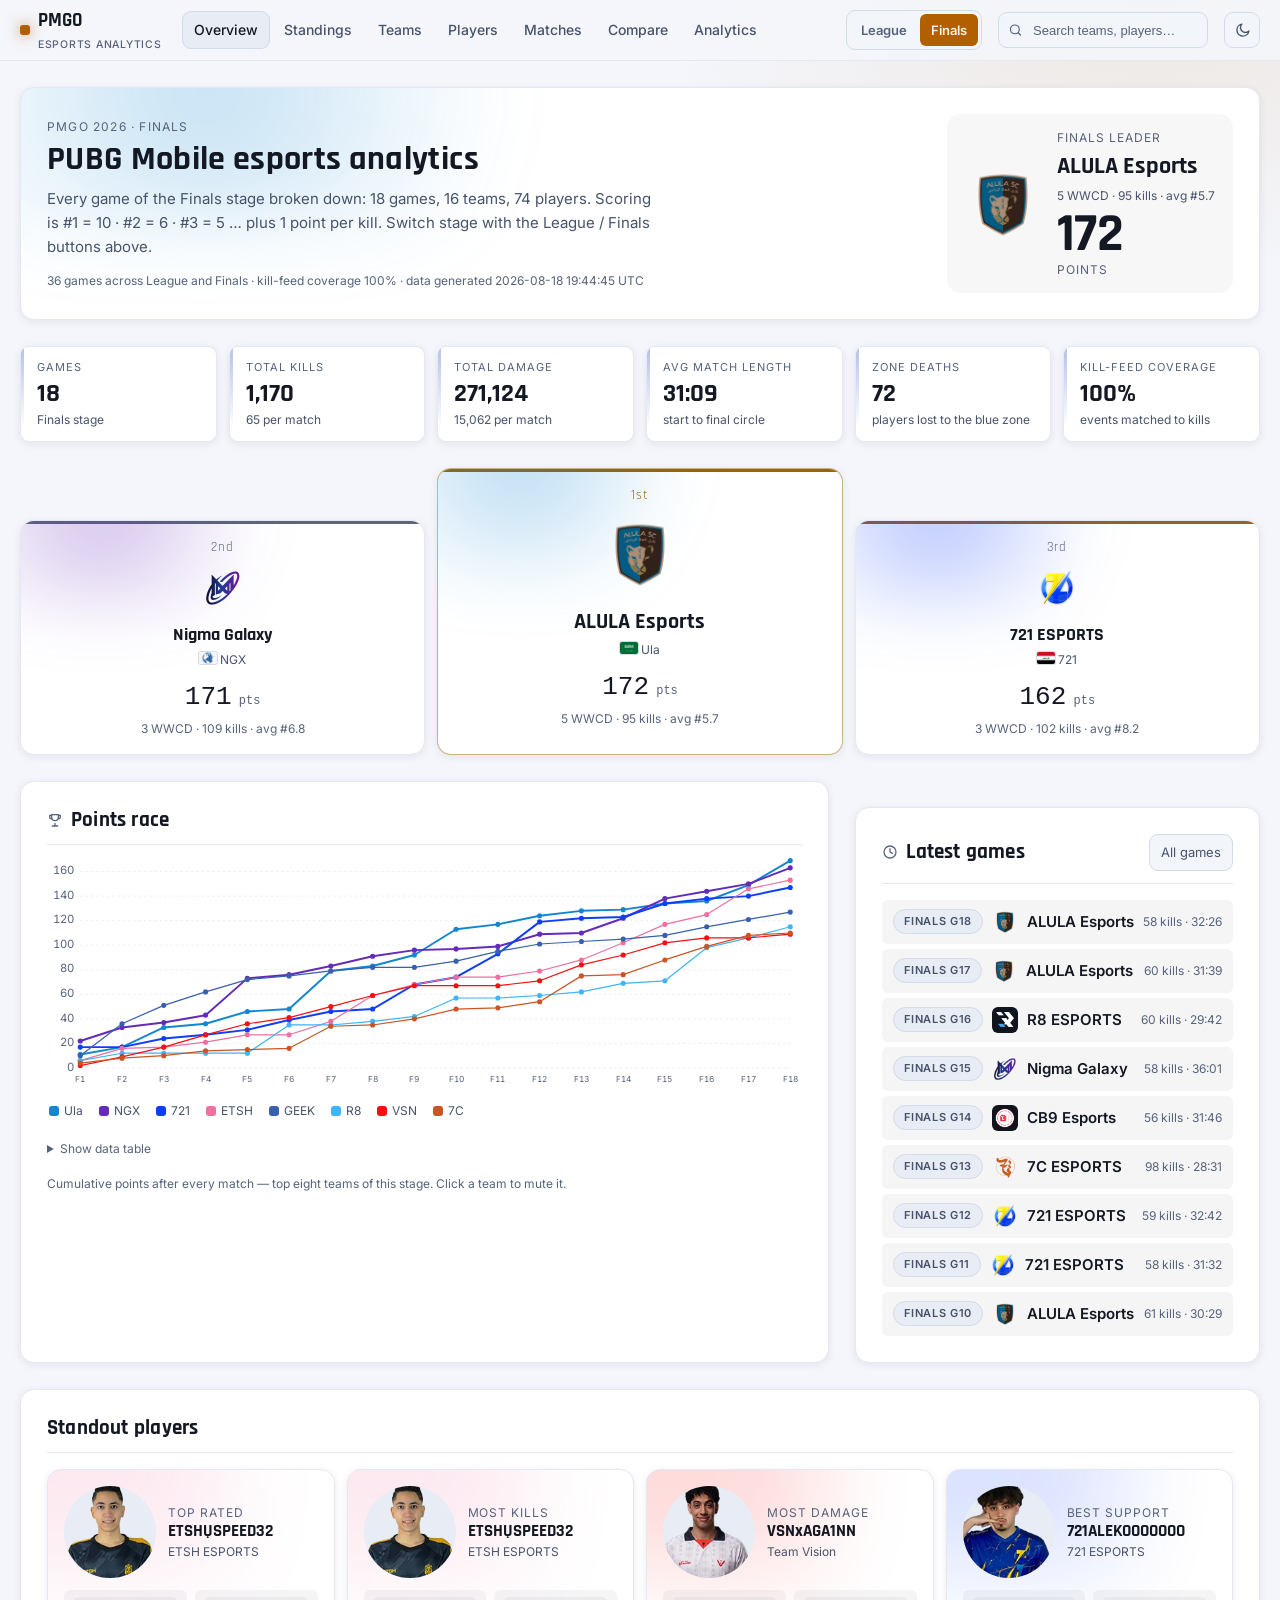
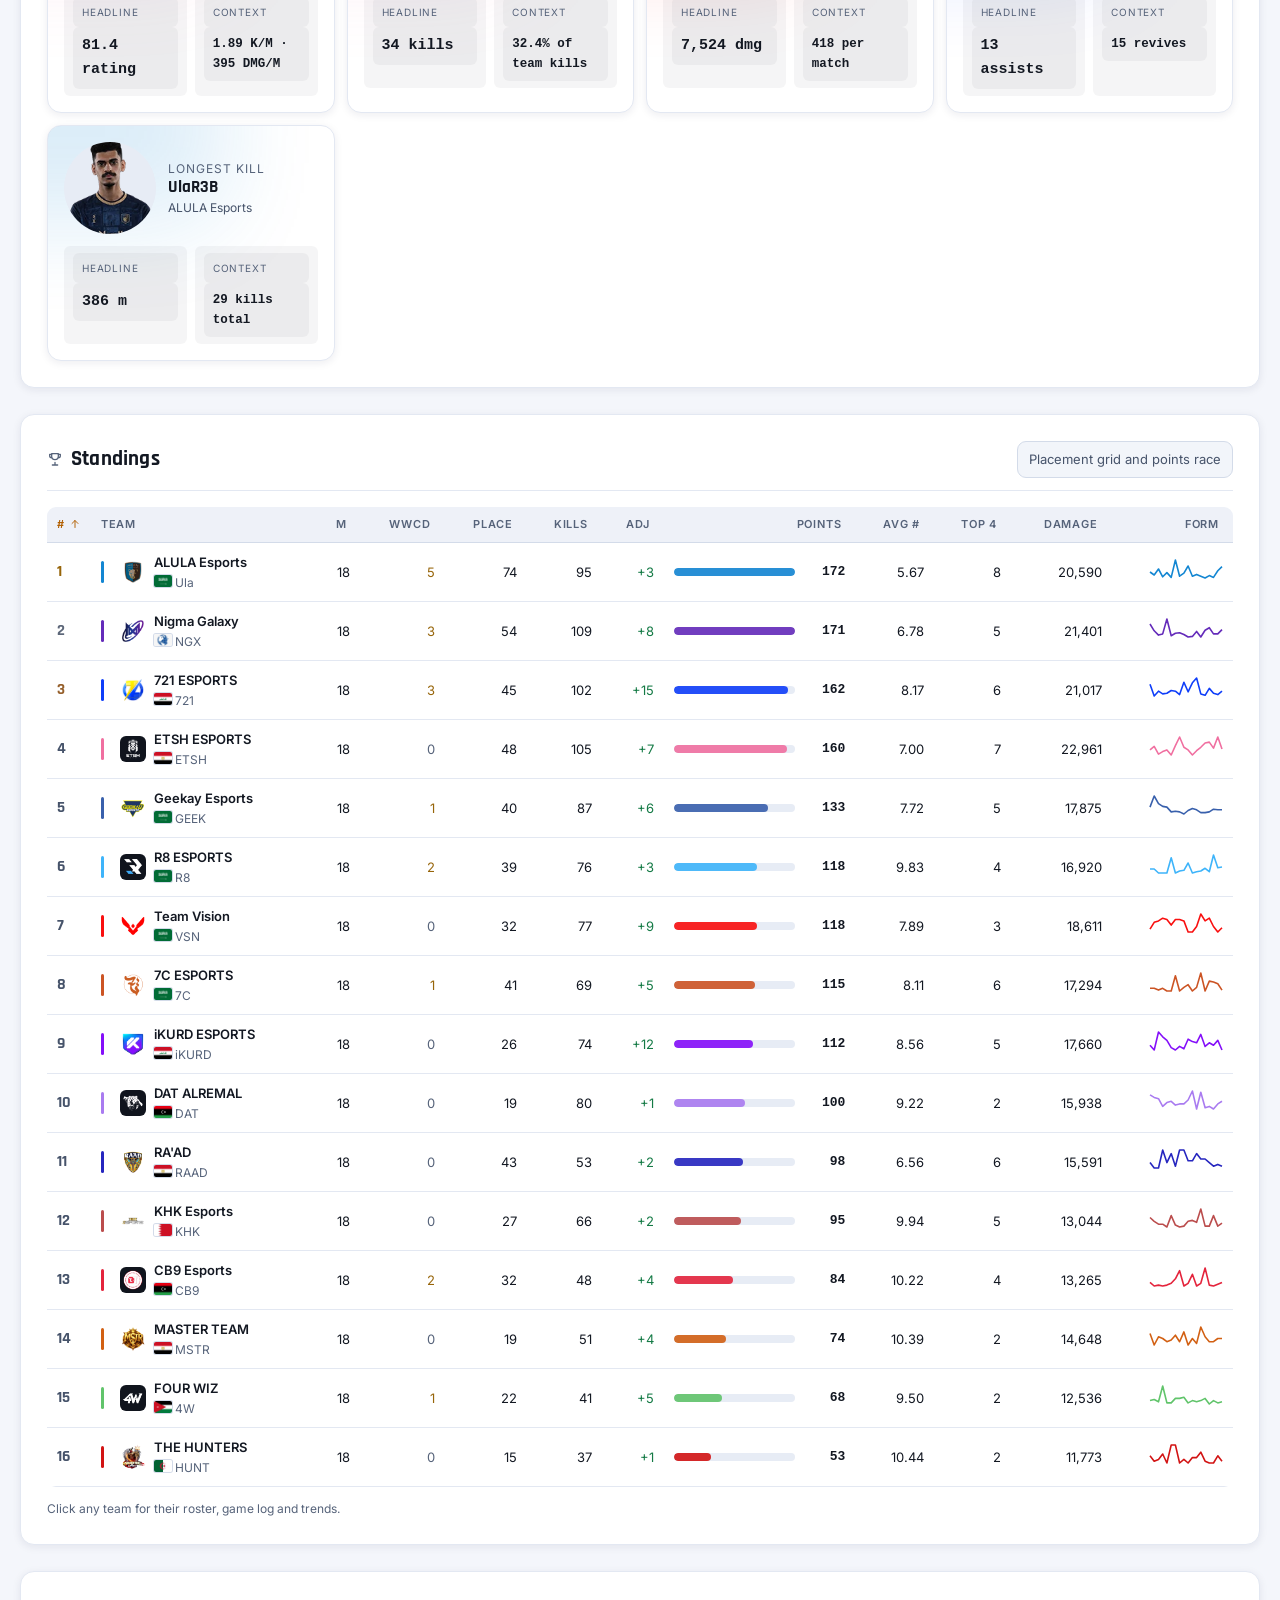
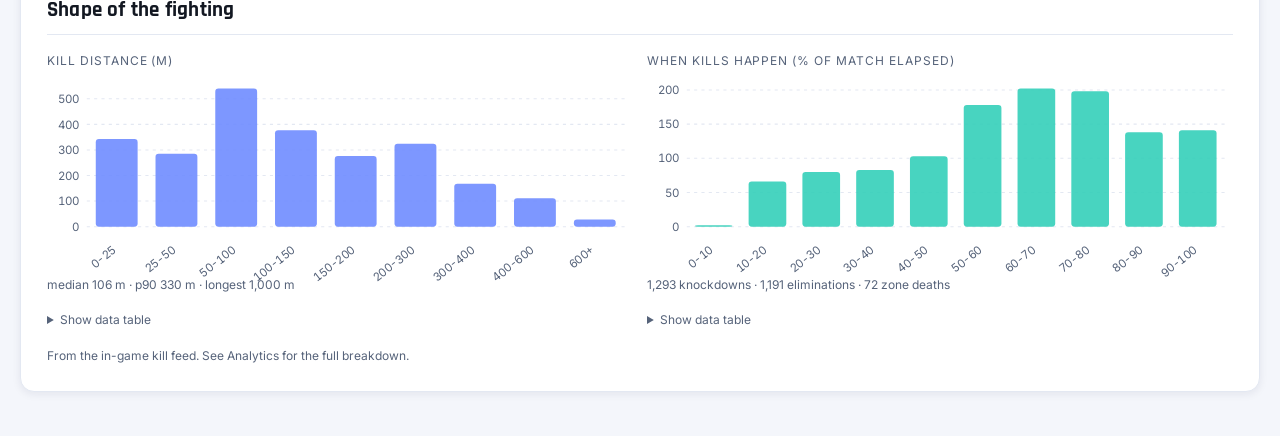
==== index.html @ 61d93cab "init" ====
<!doctype html>
<html lang="en">
<head>
<meta charset="utf-8">
<meta name="viewport" content="width=device-width, initial-scale=1">
<title>PMGO Analytics — PUBG Mobile esports stats</title>
<meta name="description" content="Match results, team and player statistics, and analytics for the PMGO PUBG Mobile competition.">
<meta name="color-scheme" content="dark light">
<meta name="theme-color" content="#0b0e14" media="(prefers-color-scheme: dark)">
<meta name="theme-color" content="#f4f6fb" media="(prefers-color-scheme: light)">
<meta property="og:title" content="PMGO Analytics">
<meta property="og:description" content="PUBG Mobile esports analytics: standings, team and player stats, match breakdowns and comparisons.">
<meta property="og:type" content="website">
<script>
  /* Apply the stored theme before first paint so there is no flash. */
  (function () {
    try {
      var t = localStorage.getItem('pmgo.theme');
      if (t === 'light' || t === 'dark') document.documentElement.dataset.theme = t;
    } catch (e) { /* private mode: fall back to the OS preference */ }
  })();
</script>
<link rel="preconnect" href="https://fonts.googleapis.com">
<link rel="preconnect" href="https://fonts.gstatic.com" crossorigin>
<link href="https://fonts.googleapis.com/css2?family=Inter:wght@400;500;600;700&family=Rajdhani:wght@600;700&display=swap" rel="stylesheet">
<link rel="stylesheet" href="assets/css/app.css?v=2">
<link rel="icon" href="data:image/svg+xml,%3Csvg xmlns='http://www.w3.org/2000/svg' viewBox='0 0 32 32'%3E%3Crect width='32' height='32' rx='7' fill='%230b0e14'/%3E%3Crect x='7' y='16' width='4' height='9' rx='1.5' fill='%23ffb02e'/%3E%3Crect x='14' y='11' width='4' height='14' rx='1.5' fill='%2335d0ba'/%3E%3Crect x='21' y='6' width='4' height='19' rx='1.5' fill='%236f8cff'/%3E%3C/svg%3E">
</head>
<body>

<a class="skip-link" href="#main">Skip to content</a>

<header class="top">
  <div class="top-inner">
    <a class="brand" href="#/" aria-label="PMGO Analytics — home">
      <span class="dot" aria-hidden="true"></span>
      <span>PMGO<small>Esports Analytics</small></span>
    </a>
    <nav class="main" id="nav" aria-label="Main"></nav>
    <div class="scope-picker" id="scope" role="group" aria-label="Tournament stage"></div>
    <div class="search-box">
      <span class="icon" aria-hidden="true"></span>
      <input id="search" type="search" placeholder="Search teams, players…" autocomplete="off"
        role="combobox" aria-expanded="false" aria-controls="search-results"
        aria-label="Search teams, players and games">
      <div class="search-results hidden" id="search-results" role="listbox" aria-label="Search results"></div>
    </div>
    <button class="icon-btn" id="theme-toggle" type="button" aria-label="Switch theme"></button>
  </div>
</header>

<main id="main">
  <div class="wrap" id="view" aria-live="polite" aria-busy="true"></div>
</main>

<div class="tooltip" id="tooltip" role="status" aria-live="polite"></div>

<script type="module" src="assets/js/main.js?v=2"></script>
</body>
</html>
---- assets/css/app.css ----
/* ==========================================================================
   PMGO Analytics — design system

   Tokens first, then primitives, then components. Two themes: dark (default,
   broadcast-style) and light, both driven by the same token names. The theme
   follows the OS preference unless the reader picks one, which is stored in
   localStorage and written to <html data-theme>.

   Contrast: body and secondary text clear 4.5:1 against their surface, muted
   text clears 4.5:1 as well, and focus rings clear 3:1 against both the
   component and its background.
   ========================================================================== */

/* ---------------------------------------------------------------- tokens --- */
:root {
  /* type scale — 1.25 ratio, 16px base so mobile never drops below 16 */
  --fs-xs: 0.75rem;    /* 12 */
  --fs-sm: 0.8125rem;  /* 13 */
  --fs-md: 0.9375rem;  /* 15 */
  --fs-base: 1rem;     /* 16 */
  --fs-lg: 1.3125rem;  /* 21 */
  --fs-xl: 1.6875rem;  /* 27 */
  --fs-2xl: 2.125rem;  /* 34 */
  --fs-3xl: 2.75rem;   /* 44 */

  /* spacing scale — 4px base */
  --s-1: 4px;
  --s-2: 8px;
  --s-3: 12px;
  --s-4: 16px;
  --s-5: 20px;
  --s-6: 26px;
  --s-7: 34px;
  --s-8: 44px;

  --radius: 14px;
  --radius-sm: 9px;
  --radius-xs: 6px;
  --nav-h: 60px;
  --tap: 44px; /* minimum touch target */

  --mono: ui-monospace, "SF Mono", "JetBrains Mono", Menlo, Consolas, monospace;
  --sans: "Inter", system-ui, -apple-system, "Segoe UI", Roboto, sans-serif;
  --display: "Rajdhani", "Inter", system-ui, sans-serif;

  --ease: cubic-bezier(.22, .61, .36, 1);

  /* dark palette (default) */
  color-scheme: dark;
  --bg: #0b0e14;
  --bg-2: #10141d;
  --panel: #141a25;
  --panel-2: #1a212e;
  --panel-3: #212a3a;
  --line: #2a3549;
  --line-soft: #1e2634;
  --text: #e7ecf5;
  --text-2: #b3bdcf;
  --text-3: #8794ab;
  --accent: #ffb02e;
  --accent-ink: #241703;
  --accent-2: #35d0ba;
  --accent-3: #8aa2ff;
  --danger: #ff6b75;
  --good: #4bd884;
  --gold: #ffcf5c;
  --silver: #cdd6e5;
  --bronze: #e0a468;
  --focus: #8ab4ff;
  --shadow: 0 10px 30px rgba(0, 0, 0, .38);
  --shadow-sm: 0 2px 8px rgba(0, 0, 0, .3);
  --glass: rgba(11, 14, 20, .86);
  --hover: rgba(255, 255, 255, .035);
  --hover-2: rgba(255, 255, 255, .06);
  --skeleton: linear-gradient(90deg, #171e2b 25%, #202939 37%, #171e2b 63%);
  --hero-tint: rgba(255, 255, 255, .04);
}

:root[data-theme="light"] {
  color-scheme: light;
  --bg: #f4f6fb;
  --bg-2: #eef1f8;
  --panel: #ffffff;
  --panel-2: #f2f5fa;
  --panel-3: #e7ecf5;
  --line: #d3dbe9;
  --line-soft: #e3e8f2;
  --text: #131822;
  --text-2: #46536a;
  --text-3: #56637a;
  --accent: #b25f00;
  --accent-ink: #fff6e7;
  --accent-2: #0f7a6c;
  --accent-3: #3a56d4;
  --danger: #c0303c;
  --good: #147a45;
  --gold: #97650a;
  --silver: #5d6779;
  --bronze: #96602c;
  --focus: #1f4bd8;
  --shadow: 0 12px 30px rgba(20, 30, 60, .10);
  --shadow-sm: 0 2px 8px rgba(20, 30, 60, .08);
  --glass: rgba(244, 246, 251, .88);
  --hover: rgba(10, 20, 45, .04);
  --hover-2: rgba(10, 20, 45, .07);
  --skeleton: linear-gradient(90deg, #e9edf5 25%, #f5f7fb 37%, #e9edf5 63%);
  --hero-tint: rgba(10, 20, 45, .03);
}

@media (prefers-color-scheme: light) {
  :root:not([data-theme]) {
    color-scheme: light;
    --bg: #f4f6fb;
    --bg-2: #eef1f8;
    --panel: #ffffff;
    --panel-2: #f2f5fa;
    --panel-3: #e7ecf5;
    --line: #d3dbe9;
    --line-soft: #e3e8f2;
    --text: #131822;
    --text-2: #46536a;
    --text-3: #56637a;
    --accent: #b25f00;
    --accent-ink: #fff6e7;
    --accent-2: #0f7a6c;
    --accent-3: #3a56d4;
    --danger: #c0303c;
    --good: #147a45;
    --gold: #97650a;
    --silver: #5d6779;
    --bronze: #96602c;
    --focus: #1f4bd8;
    --shadow: 0 12px 30px rgba(20, 30, 60, .10);
    --shadow-sm: 0 2px 8px rgba(20, 30, 60, .08);
    --glass: rgba(244, 246, 251, .88);
    --hover: rgba(10, 20, 45, .04);
    --hover-2: rgba(10, 20, 45, .07);
    --skeleton: linear-gradient(90deg, #e9edf5 25%, #f5f7fb 37%, #e9edf5 63%);
    --hero-tint: rgba(10, 20, 45, .03);
  }
}

/* ------------------------------------------------------------------ base --- */
* { box-sizing: border-box; }

html { -webkit-text-size-adjust: 100%; scroll-behavior: smooth; }

body {
  margin: 0;
  background:
    radial-gradient(1200px 600px at 15% -10%, color-mix(in srgb, var(--accent-3) 12%, transparent), transparent 60%),
    radial-gradient(900px 500px at 90% 0%, color-mix(in srgb, var(--accent) 10%, transparent), transparent 55%),
    var(--bg);
  color: var(--text);
  font-family: var(--sans);
  font-size: var(--fs-md);
  line-height: 1.6;
  -webkit-font-smoothing: antialiased;
  min-height: 100vh;
}

a { color: inherit; text-decoration: none; }
a:hover { color: var(--accent); }
button { font: inherit; color: inherit; }
code { font-family: var(--mono); font-size: .92em; background: var(--panel-2); padding: 1px 5px; border-radius: var(--radius-xs); }

h1, h2, h3, h4 {
  font-family: var(--display);
  font-weight: 700;
  letter-spacing: .01em;
  margin: 0;
  line-height: 1.15;
  text-wrap: balance;
}
h1 { font-size: var(--fs-xl); }
h2 { font-size: var(--fs-lg); }
h3 { font-size: 1.0625rem; }
p { margin: 0; }

/* Keyboard focus: 2px ring plus offset so it is never hidden by the sticky bar */
:focus-visible {
  outline: 2px solid var(--focus);
  outline-offset: 2px;
  border-radius: var(--radius-xs);
}
:target, [id] { scroll-margin-top: calc(var(--nav-h) + 12px); }

.skip-link {
  position: absolute;
  left: -9999px;
  top: 8px;
  z-index: 100;
  background: var(--panel);
  border: 1px solid var(--line);
  padding: 10px 14px;
  border-radius: var(--radius-sm);
}
.skip-link:focus { left: 12px; }

::selection { background: color-mix(in srgb, var(--accent) 35%, transparent); }

/* ------------------------------------------------------------- utilities --- */
.mono, .num { font-family: var(--mono); font-variant-numeric: tabular-nums; }
.muted { color: var(--text-2); }
.dim { color: var(--text-3); }
.tiny { font-size: var(--fs-xs); }
.small { font-size: var(--fs-sm); }
.up { text-transform: uppercase; letter-spacing: .08em; }
.center { text-align: center; }
.right { text-align: right; }
.nowrap { white-space: nowrap; }
.good { color: var(--good); }
.bad { color: var(--danger); }
.hidden { display: none !important; }
.prose { max-width: 68ch; }
.sr-only {
  position: absolute; width: 1px; height: 1px; padding: 0; margin: -1px;
  overflow: hidden; clip: rect(0 0 0 0); white-space: nowrap; border: 0;
}

/* ---------------------------------------------------------------- layout --- */
.wrap { max-width: 1360px; margin: 0 auto; padding: 0 var(--s-5); }

header.top {
  position: sticky;
  top: 0;
  z-index: 50;
  backdrop-filter: blur(14px);
  background: var(--glass);
  border-bottom: 1px solid var(--line-soft);
}
.top-inner {
  min-height: var(--nav-h);
  display: flex;
  align-items: center;
  gap: var(--s-4);
  max-width: 1360px;
  margin: 0 auto;
  padding: 0 var(--s-5);
}
.brand { display: flex; align-items: center; gap: var(--s-2); font-family: var(--display); font-weight: 700; font-size: 1.1875rem; }
.brand .dot {
  width: 10px; height: 10px; border-radius: 3px; background: var(--accent);
  box-shadow: 0 0 14px color-mix(in srgb, var(--accent) 70%, transparent);
}
.brand small {
  display: block; font-family: var(--sans); font-weight: 500; font-size: 10.5px;
  color: var(--text-3); letter-spacing: .07em; text-transform: uppercase;
}

nav.main { display: flex; gap: 2px; margin-left: var(--s-1); flex: 1; overflow-x: auto; scrollbar-width: none; }
nav.main::-webkit-scrollbar { display: none; }
nav.main a {
  display: flex; align-items: center;
  padding: var(--s-2) var(--s-3);
  min-height: 36px;
  border-radius: var(--radius-sm);
  font-size: 0.875rem;
  font-weight: 500;
  color: var(--text-2);
  white-space: nowrap;
  transition: background .15s var(--ease), color .15s var(--ease);
}
nav.main a:hover { background: var(--panel-2); color: var(--text); }
nav.main a[aria-current="page"] {
  background: var(--panel-3);
  color: var(--text);
  box-shadow: inset 0 0 0 1px var(--line);
}

.icon-btn {
  display: inline-flex; align-items: center; justify-content: center;
  width: 36px; height: 36px; border-radius: var(--radius-sm);
  background: var(--panel-2); border: 1px solid var(--line);
  color: var(--text-2); cursor: pointer;
  transition: color .15s var(--ease), border-color .15s var(--ease);
}
.icon-btn:hover { color: var(--text); border-color: var(--text-3); }
.icon-btn svg { width: 17px; height: 17px; }

.scope-picker {
  display: flex; background: var(--panel-2); border: 1px solid var(--line);
  border-radius: var(--radius-sm); padding: 3px; gap: 2px;
}
.scope-picker button {
  border: 0; background: transparent; color: var(--text-3);
  padding: 6px 11px; border-radius: var(--radius-xs); cursor: pointer;
  font-size: var(--fs-sm); font-weight: 600; white-space: nowrap;
}
.scope-picker button[aria-pressed="true"] { background: var(--accent); color: var(--accent-ink); }
.scope-picker button:hover[aria-pressed="false"] { color: var(--text); }

.search-box { position: relative; display: flex; align-items: center; }
.search-box input {
  background: var(--panel-2); border: 1px solid var(--line); color: var(--text);
  border-radius: var(--radius-sm); padding: 8px 12px 8px 34px; width: 210px;
  font-size: var(--fs-sm); min-height: 36px;
}
.search-box input::placeholder { color: var(--text-3); }
.search-box .icon {
  position: absolute; left: 10px; top: 50%; transform: translateY(-50%);
  color: var(--text-3); display: flex; pointer-events: none;
}
.search-box .icon svg { width: 15px; height: 15px; }
.search-results {
  position: absolute; top: calc(100% + 6px); right: 0; width: 330px;
  max-height: 62vh; overflow-y: auto;
  background: var(--panel); border: 1px solid var(--line); border-radius: var(--radius);
  box-shadow: var(--shadow); padding: var(--s-1); z-index: 60;
}
.search-results .row {
  display: flex; align-items: center; gap: var(--s-2);
  padding: var(--s-2) var(--s-2); border-radius: var(--radius-xs); cursor: pointer;
  min-height: 40px;
}
.search-results .row:hover, .search-results .row[aria-selected="true"] { background: var(--panel-3); }
.search-results .kind {
  margin-left: auto; font-size: 10px; color: var(--text-3);
  text-transform: uppercase; letter-spacing: .08em;
}

main { padding: var(--s-6) 0 var(--s-8); }

/* Page rhythm: every top-level block of a view gets the same breathing room,
   so views never hand-tune margins. */
#view > * + * { margin-top: var(--s-6); }
#view > .grid + .grid,
#view > .panel + .panel,
#view > .grid + .panel,
#view > .panel + .grid { margin-top: var(--s-6); }

/* --------------------------------------------------------- page furniture --- */
.page-head { display: flex; align-items: flex-end; gap: var(--s-4); flex-wrap: wrap; margin-bottom: var(--s-5); }
.page-head .titles { flex: 1; min-width: 240px; }
.page-head h1 { font-size: var(--fs-xl); }
.page-head p { margin-top: var(--s-1); color: var(--text-2); font-size: 0.875rem; max-width: 78ch; }
.crumb {
  font-size: var(--fs-xs); color: var(--text-3); text-transform: uppercase;
  letter-spacing: .1em; margin-bottom: var(--s-1);
}

.panel {
  background: var(--panel);
  border: 1px solid var(--line-soft);
  border-radius: var(--radius);
  padding: var(--s-6);
  box-shadow: var(--shadow-sm);
}
.panel + .panel { margin-top: var(--s-6); }
.panel > .grid { gap: var(--s-6); }
.panel-head {
  display: flex; align-items: center; gap: var(--s-3); flex-wrap: wrap;
  margin-bottom: var(--s-4); padding-bottom: var(--s-3);
  border-bottom: 1px solid var(--line-soft);
}
.panel-head h2, .panel-head h3 { margin-right: auto; }
.panel-head h2 { display: inline-flex; align-items: center; gap: var(--s-2); }
.panel-icon { color: var(--text-3); display: inline-flex; }
.panel-note { font-size: var(--fs-xs); color: var(--text-3); margin-top: var(--s-3); max-width: 90ch; }

.grid { display: grid; gap: var(--s-6); }
.g2 { grid-template-columns: repeat(2, minmax(0, 1fr)); }
.g3 { grid-template-columns: repeat(3, minmax(0, 1fr)); }
.g4 { grid-template-columns: repeat(4, minmax(0, 1fr)); }
.g-2-1 { grid-template-columns: minmax(0, 2fr) minmax(0, 1fr); }
.g-1-2 { grid-template-columns: minmax(0, 1fr) minmax(0, 2fr); }

/* Hero headline figure — the one number a broadcast viewer looks for. */
.hero-figure {
  font-family: var(--display); font-weight: 700; line-height: .95;
  font-size: clamp(2.4rem, 4.2vw, 3.4rem);
  font-variant-numeric: tabular-nums; letter-spacing: -.01em;
  margin-top: var(--s-1);
}

/* ----------------------------------------------------------- stat tiles --- */
.tiles { display: grid; gap: var(--s-3); grid-template-columns: repeat(auto-fit, minmax(158px, 1fr)); }
.tile {
  background: var(--panel);
  border: 1px solid var(--line-soft);
  border-radius: var(--radius-sm);
  padding: var(--s-3) var(--s-4);
  position: relative;
  overflow: hidden;
  box-shadow: var(--shadow-sm);
}
.tile::before {
  content: ""; position: absolute; left: 0; top: 0; bottom: 0; width: 3px;
  background: linear-gradient(180deg, var(--accent-3), transparent 85%);
  opacity: .38;
}
.tile.accent::before { background: linear-gradient(180deg, var(--accent), transparent 85%); opacity: 1; }
.tile .label { font-size: 11px; text-transform: uppercase; letter-spacing: .09em; color: var(--text-3); }
.tile .value {
  font-family: var(--display); font-size: 1.625rem; font-weight: 700;
  margin-top: 2px; font-variant-numeric: tabular-nums;
  overflow-wrap: anywhere; line-height: 1.12;
}
.tile .value .tile-text { font-size: 1.125rem; }
.tile .sub { font-size: var(--fs-xs); color: var(--text-2); margin-top: 2px; }
.tile.accent { border-color: color-mix(in srgb, var(--accent) 40%, transparent); }

/* -------------------------------------------------------- badges / chips --- */
.badge {
  display: inline-flex; align-items: center; gap: 5px;
  background: var(--panel-3); border: 1px solid var(--line);
  border-radius: 999px; padding: 3px 10px; font-size: 11px; font-weight: 600;
  text-transform: uppercase; letter-spacing: .06em; color: var(--text-2);
}
.badge.gold {
  background: color-mix(in srgb, var(--gold) 16%, transparent);
  border-color: color-mix(in srgb, var(--gold) 45%, transparent);
  color: var(--gold);
}
.badge.good {
  background: color-mix(in srgb, var(--good) 14%, transparent);
  border-color: color-mix(in srgb, var(--good) 40%, transparent);
  color: var(--good);
}
.badge.bad {
  background: color-mix(in srgb, var(--danger) 14%, transparent);
  border-color: color-mix(in srgb, var(--danger) 40%, transparent);
  color: var(--danger);
}
.chips { display: flex; gap: var(--s-2); flex-wrap: wrap; }
.chip {
  display: inline-flex; align-items: center; gap: 6px;
  background: var(--panel-2); border: 1px solid var(--line); color: var(--text-2);
  border-radius: var(--radius-sm); padding: 7px 11px; font-size: var(--fs-sm);
  cursor: pointer; user-select: none; min-height: 34px;
  transition: color .15s var(--ease), border-color .15s var(--ease), background .15s var(--ease);
}
.chip:hover { color: var(--text); border-color: var(--text-3); }
.chip.on, .chip[aria-pressed="true"] {
  background: var(--accent); border-color: var(--accent); color: var(--accent-ink); font-weight: 600;
}

/* -------------------------------------------------------- crests/avatars --- */
.crest { width: 40px; height: 40px; object-fit: contain; flex: 0 0 auto; }
/* A white-on-transparent crest disappears on a light page (and a black one on a
   dark page), so those get a contrasting chip behind them - and only those. */
.crest.tone-dark { background: #eef1f8; border-radius: 6px; padding: 2px; }
:root[data-theme="light"] .crest.tone-dark { background: none; padding: 0; }
:root[data-theme="light"] .crest.tone-light { background: #10141d; border-radius: 6px; padding: 2px; }
@media (prefers-color-scheme: light) {
  :root:not([data-theme]) .crest.tone-dark { background: none; padding: 0; }
  :root:not([data-theme]) .crest.tone-light { background: #10141d; border-radius: 6px; padding: 2px; }
}
.crest.sm { width: 26px; height: 26px; }
.crest.lg { width: 76px; height: 76px; }
.crest.xl { width: 116px; height: 116px; }
.crest-fallback {
  display: inline-flex; align-items: center; justify-content: center;
  border-radius: 10px; font-family: var(--display); font-weight: 700; color: #0d0f14;
  flex: 0 0 auto;
}
.flag {
  height: 12px; width: 18px; object-fit: cover; border-radius: 2px;
  box-shadow: 0 0 0 1px var(--line);
}
.avatar {
  width: 38px; height: 38px; border-radius: 50%; object-fit: cover;
  background: var(--panel-3); flex: 0 0 auto;
}
.avatar.lg { width: 92px; height: 92px; }
.avatar.xl { width: 132px; height: 132px; border-radius: 18px; }
.avatar-fallback {
  display: inline-flex; align-items: center; justify-content: center;
  font-family: var(--display); font-weight: 700; color: #0d0f14; flex: 0 0 auto;
}

.ident { display: flex; align-items: center; gap: var(--s-2); min-width: 0; }
.ident .name { font-weight: 600; overflow: hidden; text-overflow: ellipsis; white-space: nowrap; }
.ident .meta { font-size: var(--fs-xs); color: var(--text-3); display: block; }

/* ---------------------------------------------------------------- tables --- */
.table-wrap {
  overflow-x: auto;
  border-radius: var(--radius-sm);
  scrollbar-width: thin;
}
.table-wrap.tall { max-height: 72vh; overflow-y: auto; }
.table-scroll-hint { font-size: var(--fs-xs); color: var(--text-3); margin-top: var(--s-2); }
table.data { width: 100%; border-collapse: collapse; font-size: var(--fs-sm); }
table.data caption { text-align: left; font-size: var(--fs-xs); color: var(--text-3); padding-bottom: var(--s-2); }
table.data th, table.data td { padding: 9px 10px; text-align: right; white-space: nowrap; }
table.data th:first-child, table.data td:first-child,
table.data th.l, table.data td.l { text-align: left; }
/* The wrap is the scroll container, so the header sticks to its top edge (0),
   not to the page header. Long tables get their own vertical scroll box so the
   header stays visible while reading. */
table.data thead th {
  position: sticky; top: 0; z-index: 2;
  background: var(--bg-2);
  font-size: 11px; text-transform: uppercase; letter-spacing: .07em;
  color: var(--text-3); font-weight: 600; cursor: pointer; user-select: none;
  border-bottom: 1px solid var(--line);
}
table.data thead th button {
  background: none; border: 0; padding: 0; margin: 0; font: inherit; color: inherit;
  cursor: pointer; display: inline-flex; align-items: center; gap: 4px;
  width: 100%; justify-content: flex-end; letter-spacing: inherit; text-transform: inherit;
}
table.data thead th.l button, table.data thead th:first-child button { justify-content: flex-start; }
table.data thead th button .arrow { display: inline-flex; }
table.data thead th:hover { color: var(--text); }
table.data thead th[aria-sort] { color: var(--accent); }
table.data thead th .arrow { font-size: 9px; }
table.data tbody tr { border-bottom: 1px solid var(--line-soft); }
table.data tbody tr:hover { background: var(--hover); }
table.data tbody tr.clickable { cursor: pointer; }
table.data tbody tr.clickable:hover td:first-child { box-shadow: inset 3px 0 0 var(--accent); }
table.data tbody tr:focus-within { background: var(--hover-2); }
table.data td.rank { font-family: var(--display); font-size: 1rem; font-weight: 700; color: var(--text-2); width: 42px; }
table.data tr.r1 td.rank { color: var(--gold); }
table.data tr.r2 td.rank { color: var(--silver); }
table.data tr.r3 td.rank { color: var(--bronze); }
table.data td.strong { font-weight: 700; color: var(--text); }
.accent-bar { display: inline-block; width: 3px; height: 22px; border-radius: 2px; vertical-align: middle; margin-right: var(--s-2); }

.bar-cell {
  display: inline-flex; align-items: center; gap: var(--s-2);
  min-width: 128px; width: 100%; justify-content: flex-end;
}
.bar-cell .track {
  flex: 1 1 auto; min-width: 40px; height: 8px; border-radius: 4px;
  background: var(--panel-3); overflow: hidden;
}
.bar-cell .track i { display: block; height: 100%; border-radius: 4px; }
.bar-cell .num { flex: 0 0 auto; min-width: 42px; text-align: right; }

/* ----------------------------------------------------------------- cards --- */
.cards { display: grid; gap: var(--s-3); grid-template-columns: repeat(auto-fill, minmax(258px, 1fr)); }
.card {
  background: var(--panel);
  border: 1px solid var(--line-soft);
  border-radius: var(--radius);
  padding: var(--s-4);
  position: relative;
  overflow: hidden;
  display: block;
  box-shadow: var(--shadow-sm);
  transition: transform .16s var(--ease), border-color .16s var(--ease), box-shadow .16s var(--ease);
}
.card:hover {
  transform: translateY(-2px);
  border-color: var(--line);
  box-shadow: var(--shadow);
}
/* Drill-down affordance: every card is a link, so say so on hover/focus. */
a.card::after {
  content: "›";
  position: absolute; right: 12px; top: 10px;
  font-size: 20px; line-height: 1; color: var(--text-3);
  opacity: 0; transform: translateX(-4px);
  transition: opacity .15s var(--ease), transform .15s var(--ease);
}
a.card:hover::after, a.card:focus-visible::after { opacity: 1; transform: translateX(0); }
.card .glow { position: absolute; inset: -40% 40% 60% -40%; filter: blur(50px); opacity: .3; pointer-events: none; }
.card-head { display: flex; align-items: center; gap: var(--s-3); position: relative; }
.card-head .name { font-family: var(--display); font-size: 1.0625rem; font-weight: 700; line-height: 1.15; overflow-wrap: anywhere; }
.card-stats { display: grid; grid-template-columns: repeat(3, 1fr); gap: var(--s-2); margin-top: var(--s-3); position: relative; }
.card-stats div { background: var(--hover); border-radius: var(--radius-xs); padding: 7px 9px; }
.card-stats .k { font-size: 10px; text-transform: uppercase; letter-spacing: .08em; color: var(--text-3); }
.card-stats .v { font-family: var(--mono); font-size: 0.9375rem; font-weight: 600; }

.podium { display: grid; grid-template-columns: repeat(3, 1fr); gap: var(--s-3); align-items: end; }
.podium .slot {
  background: var(--panel); border: 1px solid var(--line-soft);
  border-radius: var(--radius); padding: var(--s-4); text-align: center;
  position: relative; overflow: hidden; box-shadow: var(--shadow-sm);
  transition: transform .16s var(--ease), border-color .16s var(--ease);
}
.podium .slot:hover { transform: translateY(-2px); border-color: var(--line); }
.podium .slot .pos { font-family: var(--display); font-size: var(--fs-sm); letter-spacing: .1em; color: var(--text-3); }
.podium .slot::before {
  content: ""; position: absolute; inset: 0 0 auto 0; height: 3px;
  background: var(--line);
}
.podium .slot.p1::before { background: var(--gold); }
.podium .slot.p2::before { background: var(--silver); }
.podium .slot.p3::before { background: var(--bronze); }
.podium .slot.p1 { border-color: color-mix(in srgb, var(--gold) 50%, transparent); padding-bottom: var(--s-6); }
.podium .slot.p1 .pos { color: var(--gold); }

/* ---------------------------------------------------------------- charts --- */
.chart { width: 100%; height: auto; display: block; overflow: visible; }
.chart text { fill: var(--text-3); font-family: var(--sans); font-variant-numeric: tabular-nums; }
.chart .grid-line { stroke: var(--line-soft); stroke-dasharray: 3 4; }
.chart .frame { stroke: var(--line); fill: none; }
.chart .axis-title { fill: var(--text-3); }
.chart circle:focus-visible, .chart rect:focus-visible, .chart g:focus-visible { outline: 2px solid var(--focus); }
.chart-caption { font-size: var(--fs-xs); color: var(--text-3); margin-top: var(--s-2); }
.legend { display: flex; gap: var(--s-3); flex-wrap: wrap; font-size: var(--fs-xs); color: var(--text-2); }
.legend .sw { width: 10px; height: 10px; border-radius: 3px; display: inline-block; margin-right: 5px; vertical-align: -1px; }
.legend button {
  background: none; border: 0; cursor: pointer; padding: 3px 2px; color: inherit;
  font-size: var(--fs-xs); border-radius: var(--radius-xs);
}
.legend button[aria-pressed="false"] { opacity: .4; text-decoration: line-through; }

details.chart-data { margin-top: var(--s-3); }
details.chart-data > summary {
  cursor: pointer; font-size: var(--fs-xs); color: var(--text-3);
  padding: 4px 0; width: fit-content;
}
details.chart-data > summary:hover { color: var(--text); }

.heat { display: grid; gap: 2px; }
.heat .cell {
  aspect-ratio: 1.5; border-radius: 3px; display: flex; align-items: center;
  justify-content: center; font-size: 11px; font-family: var(--mono);
  color: var(--text);
}

/* Game strip: jump between the games of a stage without leaving the page. */
.game-strip {
  display: flex; gap: 4px; flex-wrap: wrap; margin-bottom: var(--s-4);
}
.game-pip {
  display: inline-flex; align-items: center; justify-content: center;
  min-width: 34px; height: 30px; padding: 0 6px;
  border-radius: var(--radius-xs); border: 1px solid var(--line);
  background: var(--panel-2); color: var(--text-3);
  font-family: var(--mono); font-size: var(--fs-xs);
  transition: color .12s var(--ease), border-color .12s var(--ease);
}
.game-pip:hover { color: var(--text); border-color: var(--text-3); }
.game-pip.on {
  background: var(--accent); border-color: var(--accent);
  color: var(--accent-ink); font-weight: 700;
}

/* ------------------------------------------------------------- kill feed --- */
.feed { max-height: 520px; overflow-y: auto; display: flex; flex-direction: column; gap: 3px; padding-right: var(--s-1); }
.feed .ev {
  display: flex; align-items: center; gap: var(--s-2); font-size: var(--fs-sm);
  padding: 6px 9px; border-radius: var(--radius-xs); background: var(--hover);
}
.feed .ev.knock { opacity: .68; }
.feed .ev .t { font-family: var(--mono); font-size: 11px; color: var(--text-3); width: 42px; flex: 0 0 auto; }
.feed .ev .verb { color: var(--text-3); display: inline-flex; align-items: center; }
.feed .ev .verb svg { width: 13px; height: 13px; }
.feed .ev .who { overflow: hidden; text-overflow: ellipsis; white-space: nowrap; }
.feed .ev .weapon { margin-left: auto; font-size: 11px; color: var(--text-3); font-family: var(--mono); white-space: nowrap; }

/* --------------------------------------------------------------- compare --- */
.compare-slot {
  border: 1px dashed var(--line); border-radius: var(--radius); padding: var(--s-4);
  min-height: 120px; display: flex; flex-direction: column; gap: var(--s-3);
  background: var(--panel-2);
}
.compare-slot.filled { border-style: solid; background: var(--panel); }
.compare-row { display: grid; align-items: center; gap: var(--s-3); padding: 7px 0; border-bottom: 1px solid var(--line-soft); }
.compare-row .metric { font-size: var(--fs-xs); color: var(--text-2); text-align: center; }
.cbar { height: 8px; border-radius: 4px; background: var(--panel-3); overflow: hidden; position: relative; }
.cbar i { position: absolute; top: 0; bottom: 0; border-radius: 4px; }
.win { color: var(--good); font-weight: 700; }
.win::after { content: " ★"; font-size: 9px; vertical-align: 2px; }

/* ------------------------------------------------------------------ misc --- */
.notice {
  background: color-mix(in srgb, var(--accent-3) 10%, transparent);
  border: 1px solid color-mix(in srgb, var(--accent-3) 30%, transparent);
  border-radius: var(--radius-sm); padding: var(--s-3) var(--s-4);
  font-size: var(--fs-sm); color: var(--text-2);
}
.empty { padding: var(--s-7) var(--s-4); text-align: center; color: var(--text-3); }
.empty h2 { color: var(--text); margin-bottom: var(--s-2); }

/* Skeletons keep the layout stable while data loads */
.skeleton {
  background: var(--skeleton);
  background-size: 400% 100%;
  animation: shimmer 1.4s ease-in-out infinite;
  border-radius: var(--radius-sm);
}
.sk-line { height: 12px; margin-bottom: var(--s-2); }
.sk-title { height: 26px; width: 40%; margin-bottom: var(--s-3); }
.sk-tile { height: 78px; }
.sk-panel { height: 260px; }
.sk-row { height: 34px; margin-bottom: 6px; }
@keyframes shimmer {
  0% { background-position: 100% 0; }
  100% { background-position: 0 0; }
}


.tooltip {
  position: fixed; z-index: 200; pointer-events: none;
  background: var(--panel); border: 1px solid var(--line);
  border-radius: var(--radius-xs); padding: 7px 10px; font-size: var(--fs-xs);
  color: var(--text); box-shadow: var(--shadow); max-width: 280px;
  opacity: 0; transition: opacity .1s var(--ease);
}
.tooltip.on { opacity: 1; }
.tooltip b { color: var(--accent); }

/* ------------------------------------------------------------ responsive --- */
@media (max-width: 1100px) {
  .g4 { grid-template-columns: repeat(2, minmax(0, 1fr)); }
  .g-2-1, .g-1-2, .g3 { grid-template-columns: minmax(0, 1fr); }
}
@media (max-width: 780px) {
  .g2 { grid-template-columns: minmax(0, 1fr); }
  /* Three rows: identity + stage, then the nav, then search. flex-basis (not
     width) is what forces the wrap on a flex item. */
  .top-inner { gap: var(--s-2); row-gap: var(--s-2); flex-wrap: wrap; padding: var(--s-2) var(--s-4); }
  .brand { order: 0; }
  .brand small { display: none; }
  .scope-picker { order: 1; margin-left: auto; }
  #theme-toggle { order: 2; }
  nav.main { order: 3; flex: 1 0 100%; }
  nav.main a { min-height: var(--tap); padding-inline: var(--s-3); }
  .chip { min-height: var(--tap); }
  .search-box { order: 4; flex: 1 0 100%; }
  .search-box input { width: 100%; min-height: var(--tap); }
  .search-results { width: 100%; }
  h1, .page-head h1 { font-size: var(--fs-lg); }
  .podium { grid-template-columns: 1fr; }
  table.data thead th { position: sticky; top: 0; }
  .table-wrap.tall { max-height: 68vh; }
  .tiles { grid-template-columns: repeat(auto-fit, minmax(140px, 1fr)); }
}
@media (max-width: 520px) {
  .wrap { padding: 0 var(--s-3); }
  .panel { padding: var(--s-4); }
  #view > * + * { margin-top: var(--s-5); }
  .card-stats { grid-template-columns: repeat(2, 1fr); }
}

/* Honour the reader's motion preference: no shimmer, no lifts, no smooth scroll */
@media (prefers-reduced-motion: reduce) {
  html { scroll-behavior: auto; }
  *, *::before, *::after {
    animation-duration: .001ms !important;
    animation-iteration-count: 1 !important;
    transition-duration: .001ms !important;
  }
  .card:hover, .podium .slot:hover { transform: none; }
  .skeleton { background: var(--panel-2); }
}

@media print {
  header.top, footer.site, .scope-picker, .search-box, .chips { display: none; }
  body { background: #fff; color: #000; }
  .panel, .card, .tile { border-color: #ccc; box-shadow: none; }
}
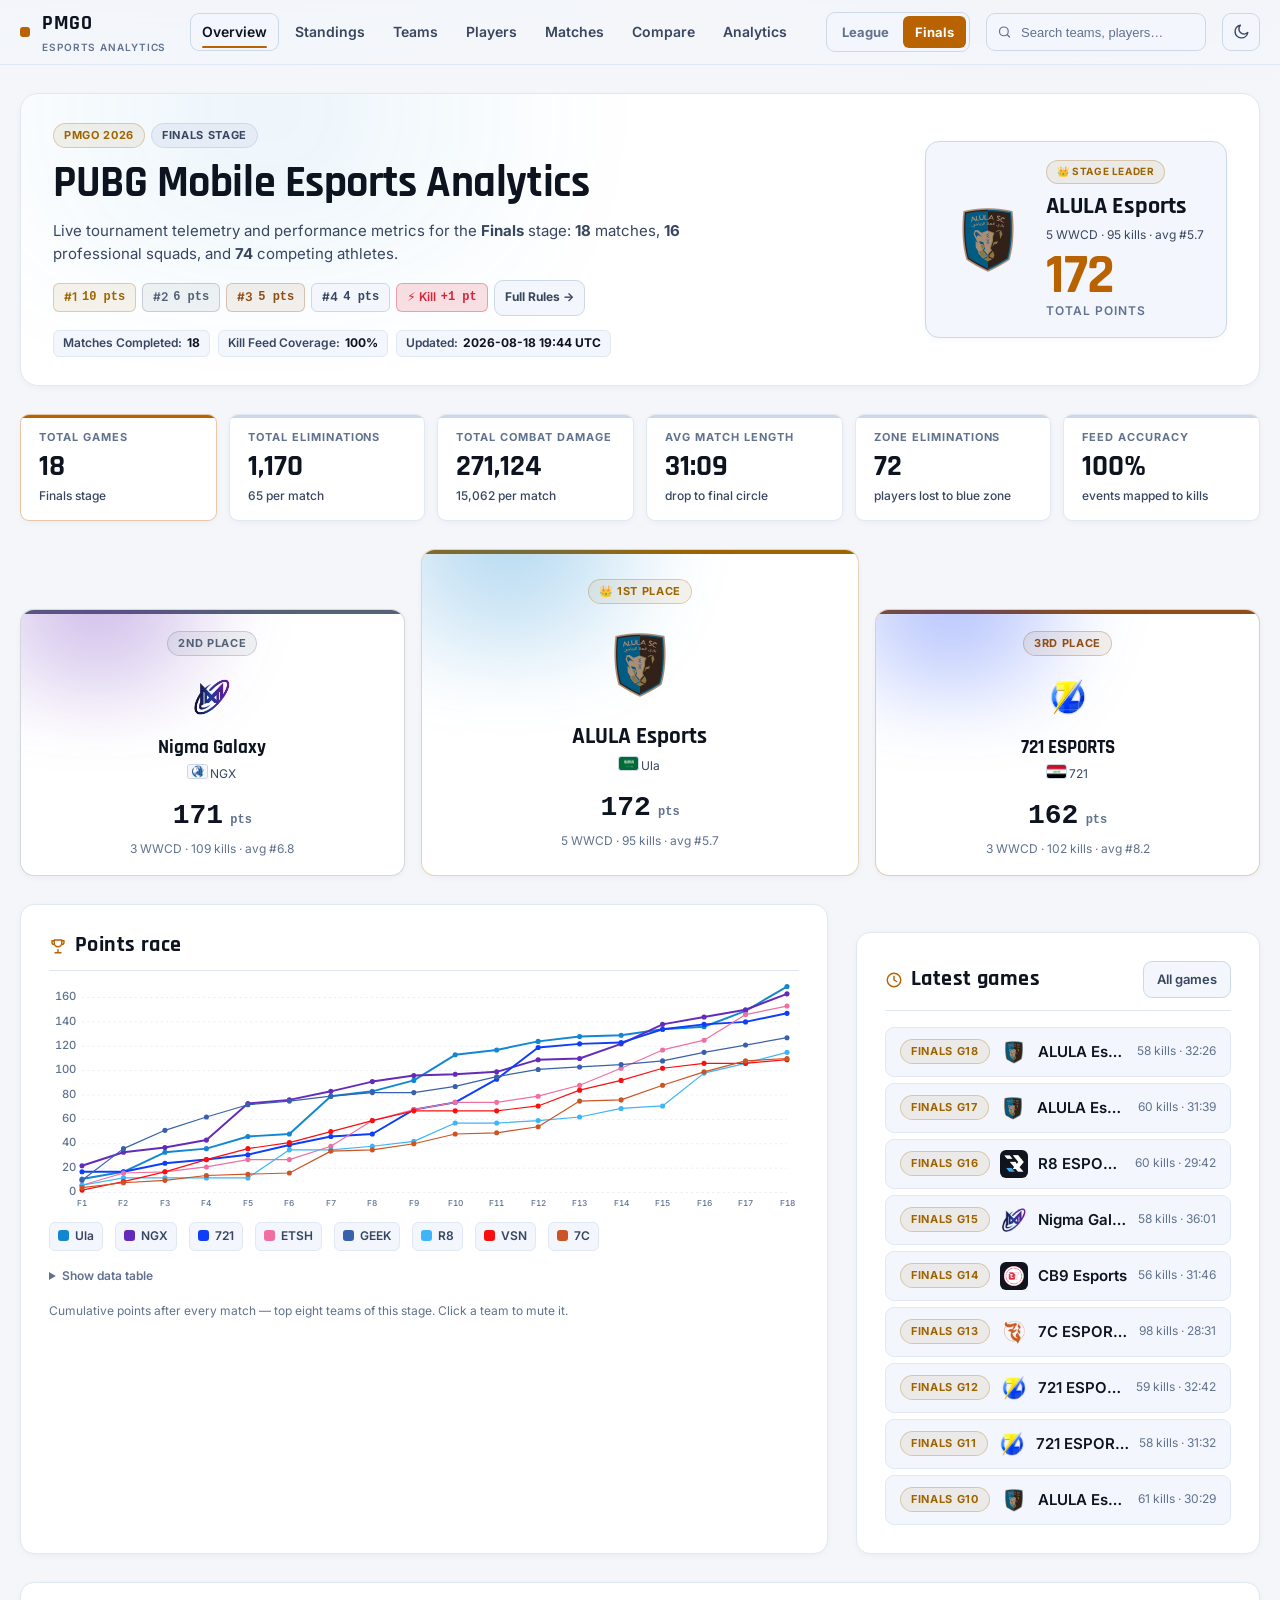
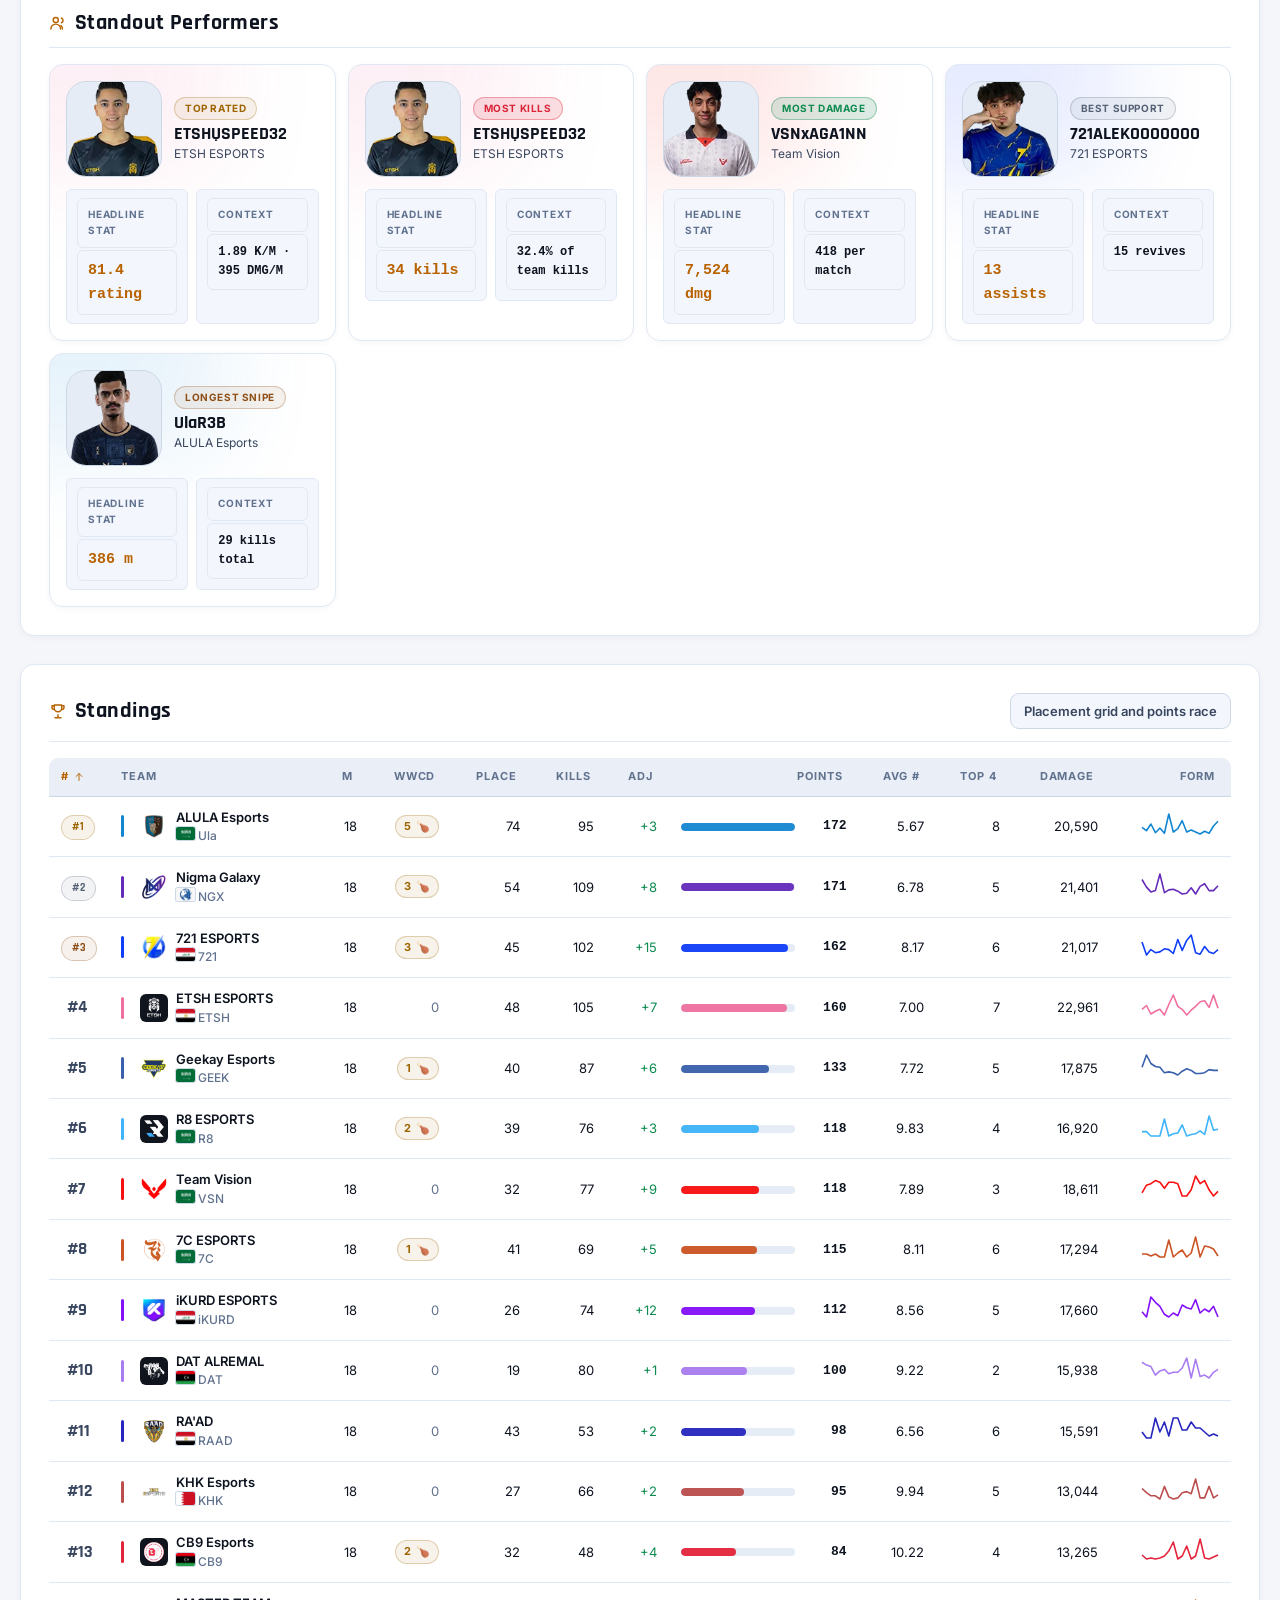
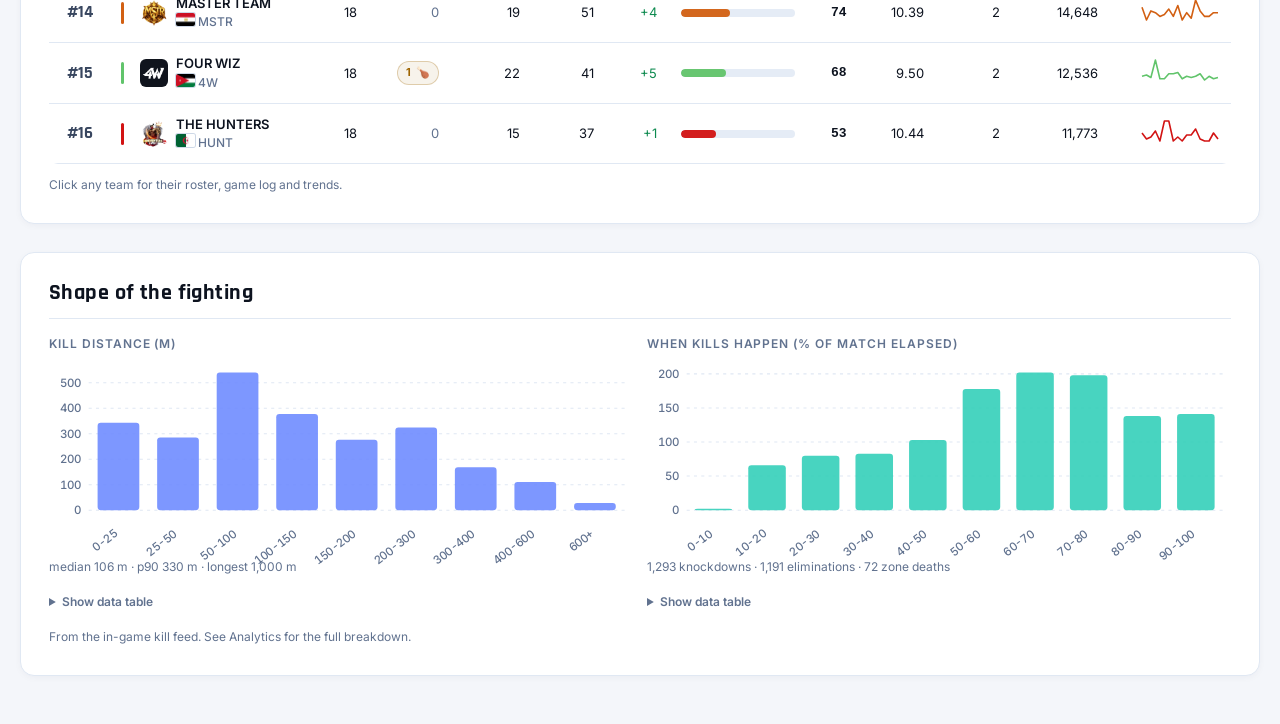
==== commit 94765761: "feat: implement view management, UI components, and player performance matrix" ====
--- a/index.html
+++ b/index.html
@@ -22,8 +22,8 @@
 </script>
 <link rel="preconnect" href="https://fonts.googleapis.com">
 <link rel="preconnect" href="https://fonts.gstatic.com" crossorigin>
-<link href="https://fonts.googleapis.com/css2?family=Inter:wght@400;500;600;700&family=Rajdhani:wght@600;700&display=swap" rel="stylesheet">
-<link rel="stylesheet" href="assets/css/app.css?v=2">
+<link href="https://fonts.googleapis.com/css2?family=Inter:wght@400;500;600;700;800&family=Rajdhani:wght@500;600;700;800&display=swap" rel="stylesheet">
+<link rel="stylesheet" href="assets/css/app.css?v=11">
 <link rel="icon" href="data:image/svg+xml,%3Csvg xmlns='http://www.w3.org/2000/svg' viewBox='0 0 32 32'%3E%3Crect width='32' height='32' rx='7' fill='%230b0e14'/%3E%3Crect x='7' y='16' width='4' height='9' rx='1.5' fill='%23ffb02e'/%3E%3Crect x='14' y='11' width='4' height='14' rx='1.5' fill='%2335d0ba'/%3E%3Crect x='21' y='6' width='4' height='19' rx='1.5' fill='%236f8cff'/%3E%3C/svg%3E">
 </head>
 <body>
@@ -55,6 +55,6 @@
 
 <div class="tooltip" id="tooltip" role="status" aria-live="polite"></div>
 
-<script type="module" src="assets/js/main.js?v=2"></script>
+<script type="module" src="assets/js/main.js?v=11"></script>
 </body>
 </html>
--- a/assets/css/app.css
+++ b/assets/css/app.css
@@ -1,203 +1,261 @@
 /* ==========================================================================
-   PMGO Analytics — design system
-
-   Tokens first, then primitives, then components. Two themes: dark (default,
-   broadcast-style) and light, both driven by the same token names. The theme
-   follows the OS preference unless the reader picks one, which is stored in
-   localStorage and written to <html data-theme>.
-
-   Contrast: body and secondary text clear 4.5:1 against their surface, muted
-   text clears 4.5:1 as well, and focus rings clear 3:1 against both the
-   component and its background.
+   PMGO Analytics — High-Impact Esports Design System (UI/UX Pro Max)
+
+   Architecture:
+   1. Tokens & Color Palette (Dark Default & Light Mode)
+   2. Base & Typography
+   3. Utilities & Micro-Interactions
+   4. Layout & Frosted Glass Header
+   5. Page Furniture, Headers & Structured Metadata Ribbons
+   6. Stat Tiles & Metric Callouts
+   7. Esports Broadcast Podium & Hero Cards
+   8. Match, Player & Team Cards
+   9. Leaderboard Tables & Rank Badges
+   10. Charts, Heatmaps & Sparklines
+   11. Kill Feed, Elimination Timeline & Compare Tools
+   12. Responsive Breakpoints & Accessibility
    ========================================================================== */
 
 /* ---------------------------------------------------------------- tokens --- */
 :root {
-  /* type scale — 1.25 ratio, 16px base so mobile never drops below 16 */
-  --fs-xs: 0.75rem;    /* 12 */
-  --fs-sm: 0.8125rem;  /* 13 */
-  --fs-md: 0.9375rem;  /* 15 */
-  --fs-base: 1rem;     /* 16 */
-  --fs-lg: 1.3125rem;  /* 21 */
-  --fs-xl: 1.6875rem;  /* 27 */
-  --fs-2xl: 2.125rem;  /* 34 */
-  --fs-3xl: 2.75rem;   /* 44 */
-
-  /* spacing scale — 4px base */
+  /* Type Scale */
+  --fs-xs: 0.75rem;    /* 12px */
+  --fs-sm: 0.8125rem;  /* 13px */
+  --fs-md: 0.9375rem;  /* 15px */
+  --fs-base: 1rem;     /* 16px */
+  --fs-lg: 1.25rem;    /* 20px */
+  --fs-xl: 1.625rem;   /* 26px */
+  --fs-2xl: 2.125rem;  /* 34px */
+  --fs-3xl: 2.875rem;  /* 46px */
+
+  /* Spacing Scale */
   --s-1: 4px;
   --s-2: 8px;
   --s-3: 12px;
   --s-4: 16px;
   --s-5: 20px;
-  --s-6: 26px;
-  --s-7: 34px;
-  --s-8: 44px;
-
+  --s-6: 28px;
+  --s-7: 38px;
+  --s-8: 48px;
+
+  --radius-xl: 18px;
   --radius: 14px;
   --radius-sm: 9px;
   --radius-xs: 6px;
-  --nav-h: 60px;
-  --tap: 44px; /* minimum touch target */
+  --radius-full: 9999px;
+  --nav-h: 64px;
+  --tap: 44px;
 
   --mono: ui-monospace, "SF Mono", "JetBrains Mono", Menlo, Consolas, monospace;
   --sans: "Inter", system-ui, -apple-system, "Segoe UI", Roboto, sans-serif;
   --display: "Rajdhani", "Inter", system-ui, sans-serif;
 
-  --ease: cubic-bezier(.22, .61, .36, 1);
-
-  /* dark palette (default) */
+  --ease: cubic-bezier(.16, 1, .3, 1);
+  --ease-bounce: cubic-bezier(.34, 1.56, .64, 1);
+
+  /* Dark Theme Palette (Broadcast Default) */
   color-scheme: dark;
-  --bg: #0b0e14;
-  --bg-2: #10141d;
-  --panel: #141a25;
-  --panel-2: #1a212e;
-  --panel-3: #212a3a;
-  --line: #2a3549;
-  --line-soft: #1e2634;
-  --text: #e7ecf5;
-  --text-2: #b3bdcf;
-  --text-3: #8794ab;
+  --bg: #080b11;
+  --bg-2: #0e131d;
+  --bg-3: #131a27;
+  --panel: #111723;
+  --panel-2: #161f2f;
+  --panel-3: #1c273a;
+  --panel-glass: rgba(17, 23, 35, 0.85);
+  
+  --line: #222d42;
+  --line-soft: #172030;
+  
+  --text: #f0f4fc;
+  --text-2: #b2c0d8;
+  --text-3: #7283a0;
+  
   --accent: #ffb02e;
-  --accent-ink: #241703;
-  --accent-2: #35d0ba;
-  --accent-3: #8aa2ff;
-  --danger: #ff6b75;
-  --good: #4bd884;
-  --gold: #ffcf5c;
-  --silver: #cdd6e5;
-  --bronze: #e0a468;
-  --focus: #8ab4ff;
-  --shadow: 0 10px 30px rgba(0, 0, 0, .38);
-  --shadow-sm: 0 2px 8px rgba(0, 0, 0, .3);
-  --glass: rgba(11, 14, 20, .86);
-  --hover: rgba(255, 255, 255, .035);
-  --hover-2: rgba(255, 255, 255, .06);
-  --skeleton: linear-gradient(90deg, #171e2b 25%, #202939 37%, #171e2b 63%);
-  --hero-tint: rgba(255, 255, 255, .04);
+  --accent-glow: rgba(255, 176, 46, 0.22);
+  --accent-ink: #1c1100;
+  --accent-2: #00e5ff;
+  --accent-3: #6366f1;
+  
+  --danger: #ff4757;
+  --good: #10b981;
+  
+  --gold: #ffc837;
+  --gold-bg: rgba(255, 200, 55, 0.12);
+  --gold-border: rgba(255, 200, 55, 0.35);
+  --silver: #d1d9e6;
+  --silver-bg: rgba(209, 217, 230, 0.1);
+  --silver-border: rgba(209, 217, 230, 0.3);
+  --bronze: #e69d58;
+  --bronze-bg: rgba(230, 157, 88, 0.12);
+  --bronze-border: rgba(230, 157, 88, 0.35);
+  
+  --focus: #38bdf8;
+  --shadow: 0 12px 30px -4px rgba(0, 0, 0, 0.45);
+  --shadow-sm: 0 3px 10px -2px rgba(0, 0, 0, 0.35);
+  --shadow-lg: 0 20px 48px -6px rgba(0, 0, 0, 0.6);
+  
+  --glass: rgba(8, 11, 17, 0.88);
+  --hover: rgba(255, 255, 255, 0.035);
+  --hover-2: rgba(255, 255, 255, 0.07);
+  --skeleton: linear-gradient(90deg, #131926 25%, #1d273a 37%, #131926 63%);
+  --hero-tint: rgba(255, 255, 255, 0.04);
 }
 
 :root[data-theme="light"] {
   color-scheme: light;
-  --bg: #f4f6fb;
-  --bg-2: #eef1f8;
+  --bg: #f4f6fa;
+  --bg-2: #eaeff7;
+  --bg-3: #dfe6f2;
   --panel: #ffffff;
-  --panel-2: #f2f5fa;
-  --panel-3: #e7ecf5;
-  --line: #d3dbe9;
-  --line-soft: #e3e8f2;
-  --text: #131822;
-  --text-2: #46536a;
-  --text-3: #56637a;
-  --accent: #b25f00;
-  --accent-ink: #fff6e7;
-  --accent-2: #0f7a6c;
-  --accent-3: #3a56d4;
-  --danger: #c0303c;
-  --good: #147a45;
-  --gold: #97650a;
-  --silver: #5d6779;
-  --bronze: #96602c;
-  --focus: #1f4bd8;
-  --shadow: 0 12px 30px rgba(20, 30, 60, .10);
-  --shadow-sm: 0 2px 8px rgba(20, 30, 60, .08);
-  --glass: rgba(244, 246, 251, .88);
-  --hover: rgba(10, 20, 45, .04);
-  --hover-2: rgba(10, 20, 45, .07);
-  --skeleton: linear-gradient(90deg, #e9edf5 25%, #f5f7fb 37%, #e9edf5 63%);
-  --hero-tint: rgba(10, 20, 45, .03);
+  --panel-2: #f3f6fc;
+  --panel-3: #e5ecf6;
+  --panel-glass: rgba(255, 255, 255, 0.9);
+  
+  --line: #cdd8e7;
+  --line-soft: #e0e8f3;
+  
+  --text: #0d131f;
+  --text-2: #38465f;
+  --text-3: #61728f;
+  
+  --accent: #b86200;
+  --accent-glow: rgba(184, 98, 0, 0.18);
+  --accent-ink: #ffffff;
+  --accent-2: #0b7c7c;
+  --accent-3: #4355b9;
+  
+  --danger: #d92438;
+  --good: #0d8a4f;
+  
+  --gold: #9e6400;
+  --gold-bg: rgba(158, 100, 0, 0.08);
+  --gold-border: rgba(158, 100, 0, 0.28);
+  --silver: #556275;
+  --silver-bg: rgba(85, 98, 117, 0.08);
+  --silver-border: rgba(85, 98, 117, 0.25);
+  --bronze: #8f4e16;
+  --bronze-bg: rgba(143, 78, 22, 0.08);
+  --bronze-border: rgba(143, 78, 22, 0.28);
+  
+  --focus: #0284c7;
+  --shadow: 0 10px 28px -4px rgba(20, 36, 68, 0.10);
+  --shadow-sm: 0 2px 8px -2px rgba(20, 36, 68, 0.06);
+  --shadow-lg: 0 18px 42px -6px rgba(20, 36, 68, 0.14);
+  
+  --glass: rgba(244, 246, 250, 0.92);
+  --hover: rgba(15, 30, 65, 0.03);
+  --hover-2: rgba(15, 30, 65, 0.06);
+  --skeleton: linear-gradient(90deg, #e4eaf4 25%, #f1f5fc 37%, #e4eaf4 63%);
+  --hero-tint: rgba(15, 30, 65, 0.03);
 }
 
 @media (prefers-color-scheme: light) {
   :root:not([data-theme]) {
     color-scheme: light;
-    --bg: #f4f6fb;
-    --bg-2: #eef1f8;
+    --bg: #f4f6fa;
+    --bg-2: #eaeff7;
+    --bg-3: #dfe6f2;
     --panel: #ffffff;
-    --panel-2: #f2f5fa;
-    --panel-3: #e7ecf5;
-    --line: #d3dbe9;
-    --line-soft: #e3e8f2;
-    --text: #131822;
-    --text-2: #46536a;
-    --text-3: #56637a;
-    --accent: #b25f00;
-    --accent-ink: #fff6e7;
-    --accent-2: #0f7a6c;
-    --accent-3: #3a56d4;
-    --danger: #c0303c;
-    --good: #147a45;
-    --gold: #97650a;
-    --silver: #5d6779;
-    --bronze: #96602c;
-    --focus: #1f4bd8;
-    --shadow: 0 12px 30px rgba(20, 30, 60, .10);
-    --shadow-sm: 0 2px 8px rgba(20, 30, 60, .08);
-    --glass: rgba(244, 246, 251, .88);
-    --hover: rgba(10, 20, 45, .04);
-    --hover-2: rgba(10, 20, 45, .07);
-    --skeleton: linear-gradient(90deg, #e9edf5 25%, #f5f7fb 37%, #e9edf5 63%);
-    --hero-tint: rgba(10, 20, 45, .03);
+    --panel-2: #f3f6fc;
+    --panel-3: #e5ecf6;
+    --panel-glass: rgba(255, 255, 255, 0.9);
+    
+    --line: #cdd8e7;
+    --line-soft: #e0e8f3;
+    
+    --text: #0d131f;
+    --text-2: #38465f;
+    --text-3: #61728f;
+    
+    --accent: #b86200;
+    --accent-glow: rgba(184, 98, 0, 0.18);
+    --accent-ink: #ffffff;
+    --accent-2: #0b7c7c;
+    --accent-3: #4355b9;
+    
+    --danger: #d92438;
+    --good: #0d8a4f;
+    
+    --gold: #9e6400;
+    --gold-bg: rgba(158, 100, 0, 0.08);
+    --gold-border: rgba(158, 100, 0, 0.28);
+    --silver: #556275;
+    --silver-bg: rgba(85, 98, 117, 0.08);
+    --silver-border: rgba(85, 98, 117, 0.25);
+    --bronze: #8f4e16;
+    --bronze-bg: rgba(143, 78, 22, 0.08);
+    --bronze-border: rgba(143, 78, 22, 0.28);
+    
+    --focus: #0284c7;
+    --shadow: 0 10px 28px -4px rgba(20, 36, 68, 0.10);
+    --shadow-sm: 0 2px 8px -2px rgba(20, 36, 68, 0.06);
+    --shadow-lg: 0 18px 42px -6px rgba(20, 36, 68, 0.14);
+    
+    --glass: rgba(244, 246, 250, 0.92);
+    --hover: rgba(15, 30, 65, 0.03);
+    --hover-2: rgba(15, 30, 65, 0.06);
+    --skeleton: linear-gradient(90deg, #e4eaf4 25%, #f1f5fc 37%, #e4eaf4 63%);
+    --hero-tint: rgba(15, 30, 65, 0.03);
   }
 }
 
 /* ------------------------------------------------------------------ base --- */
 * { box-sizing: border-box; }
-
 html { -webkit-text-size-adjust: 100%; scroll-behavior: smooth; }
 
 body {
   margin: 0;
   background:
-    radial-gradient(1200px 600px at 15% -10%, color-mix(in srgb, var(--accent-3) 12%, transparent), transparent 60%),
-    radial-gradient(900px 500px at 90% 0%, color-mix(in srgb, var(--accent) 10%, transparent), transparent 55%),
+    radial-gradient(1300px 600px at 15% -8%, color-mix(in srgb, var(--accent-3) 12%, transparent), transparent 65%),
+    radial-gradient(1000px 500px at 85% -5%, color-mix(in srgb, var(--accent) 10%, transparent), transparent 60%),
     var(--bg);
   color: var(--text);
   font-family: var(--sans);
   font-size: var(--fs-md);
-  line-height: 1.6;
+  line-height: 1.58;
   -webkit-font-smoothing: antialiased;
+  -moz-osx-font-smoothing: grayscale;
   min-height: 100vh;
 }
 
-a { color: inherit; text-decoration: none; }
+a { color: inherit; text-decoration: none; transition: color .15s var(--ease); }
 a:hover { color: var(--accent); }
 button { font: inherit; color: inherit; }
-code { font-family: var(--mono); font-size: .92em; background: var(--panel-2); padding: 1px 5px; border-radius: var(--radius-xs); }
+code {
+  font-family: var(--mono); font-size: .88em;
+  background: var(--panel-2); border: 1px solid var(--line-soft);
+  padding: 2px 6px; border-radius: var(--radius-xs);
+}
 
 h1, h2, h3, h4 {
   font-family: var(--display);
   font-weight: 700;
-  letter-spacing: .01em;
+  letter-spacing: .02em;
   margin: 0;
-  line-height: 1.15;
+  line-height: 1.14;
   text-wrap: balance;
 }
 h1 { font-size: var(--fs-xl); }
 h2 { font-size: var(--fs-lg); }
-h3 { font-size: 1.0625rem; }
+h3 { font-size: 1.125rem; }
 p { margin: 0; }
 
-/* Keyboard focus: 2px ring plus offset so it is never hidden by the sticky bar */
 :focus-visible {
   outline: 2px solid var(--focus);
   outline-offset: 2px;
   border-radius: var(--radius-xs);
 }
-:target, [id] { scroll-margin-top: calc(var(--nav-h) + 12px); }
+:target, [id] { scroll-margin-top: calc(var(--nav-h) + 16px); }
 
 .skip-link {
-  position: absolute;
-  left: -9999px;
-  top: 8px;
-  z-index: 100;
-  background: var(--panel);
-  border: 1px solid var(--line);
-  padding: 10px 14px;
-  border-radius: var(--radius-sm);
-}
-.skip-link:focus { left: 12px; }
-
-::selection { background: color-mix(in srgb, var(--accent) 35%, transparent); }
+  position: absolute; left: -9999px; top: 8px; z-index: 100;
+  background: var(--panel); border: 1px solid var(--line);
+  padding: 10px 16px; border-radius: var(--radius-sm); font-weight: 600;
+  box-shadow: var(--shadow);
+}
+.skip-link:focus { left: 14px; }
+
+::selection { background: color-mix(in srgb, var(--accent) 38%, transparent); }
 
 /* ------------------------------------------------------------- utilities --- */
 .mono, .num { font-family: var(--mono); font-variant-numeric: tabular-nums; }
@@ -205,27 +263,29 @@
 .dim { color: var(--text-3); }
 .tiny { font-size: var(--fs-xs); }
 .small { font-size: var(--fs-sm); }
-.up { text-transform: uppercase; letter-spacing: .08em; }
+.up { text-transform: uppercase; letter-spacing: .08em; font-weight: 600; }
 .center { text-align: center; }
 .right { text-align: right; }
 .nowrap { white-space: nowrap; }
 .good { color: var(--good); }
 .bad { color: var(--danger); }
+.gold { color: var(--gold); }
 .hidden { display: none !important; }
-.prose { max-width: 68ch; }
+.prose { max-width: 72ch; }
 .sr-only {
   position: absolute; width: 1px; height: 1px; padding: 0; margin: -1px;
   overflow: hidden; clip: rect(0 0 0 0); white-space: nowrap; border: 0;
 }
 
 /* ---------------------------------------------------------------- layout --- */
-.wrap { max-width: 1360px; margin: 0 auto; padding: 0 var(--s-5); }
+.wrap { max-width: 1400px; margin: 0 auto; padding: 0 var(--s-5); }
 
 header.top {
   position: sticky;
   top: 0;
-  z-index: 50;
-  backdrop-filter: blur(14px);
+  z-index: 60;
+  backdrop-filter: blur(18px);
+  -webkit-backdrop-filter: blur(18px);
   background: var(--glass);
   border-bottom: 1px solid var(--line-soft);
 }
@@ -234,49 +294,70 @@
   display: flex;
   align-items: center;
   gap: var(--s-4);
-  max-width: 1360px;
+  max-width: 1400px;
   margin: 0 auto;
   padding: 0 var(--s-5);
 }
-.brand { display: flex; align-items: center; gap: var(--s-2); font-family: var(--display); font-weight: 700; font-size: 1.1875rem; }
+
+.brand {
+  display: flex;
+  align-items: center;
+  gap: var(--s-3);
+  font-family: var(--display);
+  font-weight: 800;
+  font-size: 1.25rem;
+  letter-spacing: .03em;
+}
 .brand .dot {
-  width: 10px; height: 10px; border-radius: 3px; background: var(--accent);
-  box-shadow: 0 0 14px color-mix(in srgb, var(--accent) 70%, transparent);
-}
+  width: 10px; height: 10px; border-radius: 3px;
+  background: var(--accent);
+}
+
 .brand small {
-  display: block; font-family: var(--sans); font-weight: 500; font-size: 10.5px;
-  color: var(--text-3); letter-spacing: .07em; text-transform: uppercase;
-}
-
-nav.main { display: flex; gap: 2px; margin-left: var(--s-1); flex: 1; overflow-x: auto; scrollbar-width: none; }
+  display: block; font-family: var(--sans); font-weight: 600; font-size: 10px;
+  color: var(--text-3); letter-spacing: .09em; text-transform: uppercase;
+}
+
+nav.main { display: flex; gap: 4px; margin-left: var(--s-2); flex: 1; overflow-x: auto; scrollbar-width: none; }
 nav.main::-webkit-scrollbar { display: none; }
 nav.main a {
   display: flex; align-items: center;
   padding: var(--s-2) var(--s-3);
-  min-height: 36px;
+  min-height: 38px;
   border-radius: var(--radius-sm);
   font-size: 0.875rem;
-  font-weight: 500;
+  font-weight: 600;
   color: var(--text-2);
   white-space: nowrap;
+  position: relative;
   transition: background .15s var(--ease), color .15s var(--ease);
 }
-nav.main a:hover { background: var(--panel-2); color: var(--text); }
+nav.main a:hover {
+  background: var(--panel-2);
+  color: var(--text);
+}
 nav.main a[aria-current="page"] {
-  background: var(--panel-3);
+  background: var(--panel-2);
   color: var(--text);
   box-shadow: inset 0 0 0 1px var(--line);
 }
+nav.main a[aria-current="page"]::after {
+  content: ""; position: absolute; bottom: 3px; left: 12px; right: 12px; height: 2px;
+  background: var(--accent); border-radius: 2px;
+}
 
 .icon-btn {
   display: inline-flex; align-items: center; justify-content: center;
-  width: 36px; height: 36px; border-radius: var(--radius-sm);
+  width: 38px; height: 38px; border-radius: var(--radius-sm);
   background: var(--panel-2); border: 1px solid var(--line);
   color: var(--text-2); cursor: pointer;
-  transition: color .15s var(--ease), border-color .15s var(--ease);
-}
-.icon-btn:hover { color: var(--text); border-color: var(--text-3); }
-.icon-btn svg { width: 17px; height: 17px; }
+  transition: all .15s var(--ease);
+}
+.icon-btn:hover {
+  color: var(--text); border-color: var(--text-3);
+  background: var(--panel-3);
+}
+.icon-btn svg { width: 18px; height: 18px; }
 
 .scope-picker {
   display: flex; background: var(--panel-2); border: 1px solid var(--line);
@@ -284,45 +365,53 @@
 }
 .scope-picker button {
   border: 0; background: transparent; color: var(--text-3);
-  padding: 6px 11px; border-radius: var(--radius-xs); cursor: pointer;
-  font-size: var(--fs-sm); font-weight: 600; white-space: nowrap;
-}
-.scope-picker button[aria-pressed="true"] { background: var(--accent); color: var(--accent-ink); }
-.scope-picker button:hover[aria-pressed="false"] { color: var(--text); }
+  padding: 6px 12px; border-radius: var(--radius-xs); cursor: pointer;
+  font-size: var(--fs-sm); font-weight: 700; white-space: nowrap;
+  transition: background .15s var(--ease), color .15s var(--ease);
+}
+.scope-picker button[aria-pressed="true"] {
+  background: var(--accent); color: var(--accent-ink);
+}
+.scope-picker button:hover[aria-pressed="false"] { color: var(--text); background: var(--hover); }
 
 .search-box { position: relative; display: flex; align-items: center; }
 .search-box input {
   background: var(--panel-2); border: 1px solid var(--line); color: var(--text);
-  border-radius: var(--radius-sm); padding: 8px 12px 8px 34px; width: 210px;
-  font-size: var(--fs-sm); min-height: 36px;
+  border-radius: var(--radius-sm); padding: 8px 14px 8px 34px; width: 220px;
+  font-size: var(--fs-sm); min-height: 38px;
+  transition: width .2s var(--ease), border-color .15s var(--ease);
+}
+.search-box input:focus {
+  width: 280px; border-color: var(--accent);
 }
 .search-box input::placeholder { color: var(--text-3); }
 .search-box .icon {
-  position: absolute; left: 10px; top: 50%; transform: translateY(-50%);
+  position: absolute; left: 11px; top: 50%; transform: translateY(-50%);
   color: var(--text-3); display: flex; pointer-events: none;
 }
 .search-box .icon svg { width: 15px; height: 15px; }
+
 .search-results {
-  position: absolute; top: calc(100% + 6px); right: 0; width: 330px;
-  max-height: 62vh; overflow-y: auto;
+  position: absolute; top: calc(100% + 8px); right: 0; width: 340px;
+  max-height: 65vh; overflow-y: auto;
   background: var(--panel); border: 1px solid var(--line); border-radius: var(--radius);
-  box-shadow: var(--shadow); padding: var(--s-1); z-index: 60;
+  box-shadow: var(--shadow-lg); padding: var(--s-2); z-index: 70;
 }
 .search-results .row {
   display: flex; align-items: center; gap: var(--s-2);
-  padding: var(--s-2) var(--s-2); border-radius: var(--radius-xs); cursor: pointer;
-  min-height: 40px;
-}
-.search-results .row:hover, .search-results .row[aria-selected="true"] { background: var(--panel-3); }
+  padding: 8px 10px; border-radius: var(--radius-xs); cursor: pointer;
+  min-height: 42px; transition: background .12s var(--ease);
+}
+.search-results .row:hover, .search-results .row[aria-selected="true"] {
+  background: var(--panel-3);
+}
 .search-results .kind {
   margin-left: auto; font-size: 10px; color: var(--text-3);
-  text-transform: uppercase; letter-spacing: .08em;
+  text-transform: uppercase; letter-spacing: .08em; font-weight: 700;
 }
 
 main { padding: var(--s-6) 0 var(--s-8); }
 
-/* Page rhythm: every top-level block of a view gets the same breathing room,
-   so views never hand-tune margins. */
 #view > * + * { margin-top: var(--s-6); }
 #view > .grid + .grid,
 #view > .panel + .panel,
@@ -330,21 +419,111 @@
 #view > .panel + .grid { margin-top: var(--s-6); }
 
 /* --------------------------------------------------------- page furniture --- */
-.page-head { display: flex; align-items: flex-end; gap: var(--s-4); flex-wrap: wrap; margin-bottom: var(--s-5); }
-.page-head .titles { flex: 1; min-width: 240px; }
-.page-head h1 { font-size: var(--fs-xl); }
-.page-head p { margin-top: var(--s-1); color: var(--text-2); font-size: 0.875rem; max-width: 78ch; }
+.page-head {
+  display: flex;
+  align-items: flex-end;
+  gap: var(--s-4);
+  flex-wrap: wrap;
+  margin-bottom: var(--s-5);
+}
+.page-head .titles { flex: 1; min-width: 260px; }
+.page-head h1 {
+  font-size: clamp(1.75rem, 3.2vw, 2.35rem);
+  font-weight: 800;
+  letter-spacing: .01em;
+  color: var(--text);
+}
+.page-head p { margin-top: var(--s-1); color: var(--text-2); font-size: 0.9375rem; max-width: 82ch; }
 .crumb {
-  font-size: var(--fs-xs); color: var(--text-3); text-transform: uppercase;
-  letter-spacing: .1em; margin-bottom: var(--s-1);
-}
-
+  display: inline-flex; align-items: center; gap: 6px;
+  font-size: 11px; color: var(--text-3); text-transform: uppercase;
+  letter-spacing: .12em; font-weight: 700; margin-bottom: 4px;
+}
+
+/* ------------------------------------------------- structured rules ribbon --- */
+.rules-ribbon {
+  background: var(--panel);
+  border: 1px solid var(--line-soft);
+  border-radius: var(--radius);
+  padding: 14px 18px;
+  position: relative;
+  overflow: hidden;
+  box-shadow: var(--shadow-sm);
+  display: flex;
+  flex-direction: column;
+  gap: 10px;
+}
+.rules-ribbon::before {
+  content: ""; position: absolute; left: 0; top: 0; bottom: 0; width: 4px;
+  background: var(--accent);
+}
+.rules-ribbon-head {
+  display: flex;
+  align-items: center;
+  justify-content: space-between;
+  gap: var(--s-3);
+  flex-wrap: wrap;
+}
+.rules-ribbon-title {
+  display: inline-flex; align-items: center; gap: 8px;
+  font-size: 12px; font-weight: 700; text-transform: uppercase;
+  letter-spacing: .08em; color: var(--text-2);
+}
+.rules-ribbon-title .tag {
+  background: var(--panel-3); color: var(--accent);
+  padding: 2px 8px; border-radius: 4px; font-size: 11px;
+}
+.rules-chips {
+  display: flex;
+  flex-wrap: wrap;
+  gap: 6px;
+  align-items: center;
+}
+.rule-chip {
+  display: inline-flex; align-items: center; gap: 5px;
+  background: var(--panel-2); border: 1px solid var(--line);
+  padding: 4px 10px; border-radius: var(--radius-xs);
+  font-size: 12px; font-weight: 600; color: var(--text-2);
+  transition: border-color .12s var(--ease);
+}
+.rule-chip:hover { border-color: var(--text-3); }
+.rule-chip .pts { font-family: var(--mono); font-weight: 700; }
+.rule-chip.r1 {
+  background: var(--gold-bg); border-color: var(--gold-border); color: var(--gold);
+}
+.rule-chip.r1 .pts { color: var(--gold); }
+.rule-chip.r2 {
+  background: var(--silver-bg); border-color: var(--silver-border); color: var(--silver);
+}
+.rule-chip.r3 {
+  background: var(--bronze-bg); border-color: var(--bronze-border); color: var(--bronze);
+}
+.rule-chip.kill {
+  background: color-mix(in srgb, var(--danger) 14%, transparent);
+  border-color: color-mix(in srgb, var(--danger) 35%, transparent);
+  color: var(--danger);
+}
+
+.meta-strip {
+  display: flex; align-items: center; gap: 8px; flex-wrap: wrap;
+  font-size: var(--fs-xs); color: var(--text-3);
+}
+.meta-pill {
+  display: inline-flex; align-items: center; gap: 5px;
+  background: var(--panel-2); border: 1px solid var(--line-soft);
+  padding: 3px 9px; border-radius: var(--radius-xs);
+  font-weight: 600; color: var(--text-2);
+}
+.meta-pill b { color: var(--text); }
+
+/* ----------------------------------------------------------------- panels --- */
 .panel {
   background: var(--panel);
   border: 1px solid var(--line-soft);
   border-radius: var(--radius);
   padding: var(--s-6);
   box-shadow: var(--shadow-sm);
+  position: relative;
 }
 .panel + .panel { margin-top: var(--s-6); }
 .panel > .grid { gap: var(--s-6); }
@@ -354,8 +533,11 @@
   border-bottom: 1px solid var(--line-soft);
 }
 .panel-head h2, .panel-head h3 { margin-right: auto; }
-.panel-head h2 { display: inline-flex; align-items: center; gap: var(--s-2); }
-.panel-icon { color: var(--text-3); display: inline-flex; }
+.panel-head h2 {
+  display: inline-flex; align-items: center; gap: var(--s-2);
+  font-size: 1.35rem; font-weight: 700;
+}
+.panel-icon { color: var(--accent); display: inline-flex; }
 .panel-note { font-size: var(--fs-xs); color: var(--text-3); margin-top: var(--s-3); max-width: 90ch; }
 
 .grid { display: grid; gap: var(--s-6); }
@@ -365,80 +547,131 @@
 .g-2-1 { grid-template-columns: minmax(0, 2fr) minmax(0, 1fr); }
 .g-1-2 { grid-template-columns: minmax(0, 1fr) minmax(0, 2fr); }
 
-/* Hero headline figure — the one number a broadcast viewer looks for. */
+/* ------------------------------------------------------------- hero banner --- */
 .hero-figure {
-  font-family: var(--display); font-weight: 700; line-height: .95;
-  font-size: clamp(2.4rem, 4.2vw, 3.4rem);
-  font-variant-numeric: tabular-nums; letter-spacing: -.01em;
+  font-family: var(--display); font-weight: 800; line-height: .95;
+  font-size: clamp(2.4rem, 4.4vw, 3.6rem);
+  font-variant-numeric: tabular-nums; letter-spacing: -.02em;
   margin-top: var(--s-1);
+  color: var(--accent);
+}
+
+.hero-banner {
+  background: var(--panel);
+  border: 1px solid var(--line-soft);
+  border-radius: var(--radius-xl);
+  padding: 28px 32px;
+  position: relative;
+  overflow: hidden;
+  box-shadow: var(--shadow-sm);
+}
+.hero-glow-bg {
+  position: absolute;
+  inset: -60% 40% 30% -20%;
+  filter: blur(55px);
+  opacity: .25;
+  pointer-events: none;
+}
+.hero-leader-card {
+  display: flex; gap: 18px; align-items: center;
+  background: var(--panel-2);
+  border: 1px solid var(--line);
+  border-radius: var(--radius);
+  padding: 16px 22px;
+  box-shadow: var(--shadow-sm);
+  transition: border-color .15s var(--ease), transform .15s var(--ease);
+}
+.hero-leader-card:hover {
+  transform: translateY(-2px);
+  border-color: var(--accent);
 }
 
 /* ----------------------------------------------------------- stat tiles --- */
-.tiles { display: grid; gap: var(--s-3); grid-template-columns: repeat(auto-fit, minmax(158px, 1fr)); }
+.tiles { display: grid; gap: var(--s-3); grid-template-columns: repeat(auto-fit, minmax(170px, 1fr)); }
 .tile {
   background: var(--panel);
   border: 1px solid var(--line-soft);
   border-radius: var(--radius-sm);
-  padding: var(--s-3) var(--s-4);
+  padding: 14px 18px;
   position: relative;
   overflow: hidden;
   box-shadow: var(--shadow-sm);
+  transition: transform .15s var(--ease), border-color .15s var(--ease);
+}
+.tile:hover {
+  transform: translateY(-2px);
+  border-color: var(--line);
 }
 .tile::before {
-  content: ""; position: absolute; left: 0; top: 0; bottom: 0; width: 3px;
-  background: linear-gradient(180deg, var(--accent-3), transparent 85%);
-  opacity: .38;
-}
-.tile.accent::before { background: linear-gradient(180deg, var(--accent), transparent 85%); opacity: 1; }
-.tile .label { font-size: 11px; text-transform: uppercase; letter-spacing: .09em; color: var(--text-3); }
+  content: ""; position: absolute; left: 0; top: 0; right: 0; height: 3px;
+  background: var(--line);
+}
+.tile.accent::before {
+  background: var(--accent);
+}
+.tile .label { font-size: 11px; text-transform: uppercase; letter-spacing: .09em; font-weight: 700; color: var(--text-3); }
 .tile .value {
-  font-family: var(--display); font-size: 1.625rem; font-weight: 700;
-  margin-top: 2px; font-variant-numeric: tabular-nums;
-  overflow-wrap: anywhere; line-height: 1.12;
-}
-.tile .value .tile-text { font-size: 1.125rem; }
-.tile .sub { font-size: var(--fs-xs); color: var(--text-2); margin-top: 2px; }
-.tile.accent { border-color: color-mix(in srgb, var(--accent) 40%, transparent); }
+  font-family: var(--display); font-size: 1.85rem; font-weight: 800;
+  margin-top: 4px; font-variant-numeric: tabular-nums;
+  overflow-wrap: anywhere; line-height: 1.1;
+  color: var(--text);
+}
+.tile .value .tile-text { font-size: 1.25rem; }
+.tile .sub { font-size: var(--fs-xs); color: var(--text-2); margin-top: 4px; font-weight: 500; }
+.tile.accent { border-color: color-mix(in srgb, var(--accent) 35%, transparent); }
 
 /* -------------------------------------------------------- badges / chips --- */
 .badge {
   display: inline-flex; align-items: center; gap: 5px;
   background: var(--panel-3); border: 1px solid var(--line);
-  border-radius: 999px; padding: 3px 10px; font-size: 11px; font-weight: 600;
+  border-radius: var(--radius-full); padding: 3px 10px; font-size: 11px; font-weight: 700;
   text-transform: uppercase; letter-spacing: .06em; color: var(--text-2);
 }
 .badge.gold {
-  background: color-mix(in srgb, var(--gold) 16%, transparent);
-  border-color: color-mix(in srgb, var(--gold) 45%, transparent);
+  background: var(--gold-bg);
+  border-color: var(--gold-border);
   color: var(--gold);
+}
+.badge.silver {
+  background: var(--silver-bg);
+  border-color: var(--silver-border);
+  color: var(--silver);
+}
+.badge.bronze {
+  background: var(--bronze-bg);
+  border-color: var(--bronze-border);
+  color: var(--bronze);
 }
 .badge.good {
   background: color-mix(in srgb, var(--good) 14%, transparent);
-  border-color: color-mix(in srgb, var(--good) 40%, transparent);
+  border-color: color-mix(in srgb, var(--good) 35%, transparent);
   color: var(--good);
 }
 .badge.bad {
   background: color-mix(in srgb, var(--danger) 14%, transparent);
-  border-color: color-mix(in srgb, var(--danger) 40%, transparent);
+  border-color: color-mix(in srgb, var(--danger) 35%, transparent);
   color: var(--danger);
 }
 .chips { display: flex; gap: var(--s-2); flex-wrap: wrap; }
 .chip {
-  display: inline-flex; align-items: center; gap: 6px;
+  display: inline-flex; align-items: center; gap: 7px;
   background: var(--panel-2); border: 1px solid var(--line); color: var(--text-2);
-  border-radius: var(--radius-sm); padding: 7px 11px; font-size: var(--fs-sm);
-  cursor: pointer; user-select: none; min-height: 34px;
-  transition: color .15s var(--ease), border-color .15s var(--ease), background .15s var(--ease);
-}
-.chip:hover { color: var(--text); border-color: var(--text-3); }
+  border-radius: var(--radius-sm); padding: 7px 13px; font-size: var(--fs-sm);
+  font-weight: 600;
+  cursor: pointer; user-select: none; min-height: 36px;
+  transition: all .15s var(--ease);
+}
+.chip:hover {
+  color: var(--text); border-color: var(--text-3);
+  background: var(--panel-3);
+}
 .chip.on, .chip[aria-pressed="true"] {
-  background: var(--accent); border-color: var(--accent); color: var(--accent-ink); font-weight: 600;
+  background: var(--accent); border-color: var(--accent); color: var(--accent-ink);
+  font-weight: 700;
 }
 
 /* -------------------------------------------------------- crests/avatars --- */
-.crest { width: 40px; height: 40px; object-fit: contain; flex: 0 0 auto; }
-/* A white-on-transparent crest disappears on a light page (and a black one on a
-   dark page), so those get a contrasting chip behind them - and only those. */
+.crest { width: 42px; height: 42px; object-fit: contain; flex: 0 0 auto; }
 .crest.tone-dark { background: #eef1f8; border-radius: 6px; padding: 2px; }
 :root[data-theme="light"] .crest.tone-dark { background: none; padding: 0; }
 :root[data-theme="light"] .crest.tone-light { background: #10141d; border-radius: 6px; padding: 2px; }
@@ -446,54 +679,54 @@
   :root:not([data-theme]) .crest.tone-dark { background: none; padding: 0; }
   :root:not([data-theme]) .crest.tone-light { background: #10141d; border-radius: 6px; padding: 2px; }
 }
-.crest.sm { width: 26px; height: 26px; }
-.crest.lg { width: 76px; height: 76px; }
-.crest.xl { width: 116px; height: 116px; }
+.crest.sm { width: 28px; height: 28px; }
+.crest.lg { width: 80px; height: 80px; }
+.crest.xl { width: 120px; height: 120px; }
 .crest-fallback {
   display: inline-flex; align-items: center; justify-content: center;
-  border-radius: 10px; font-family: var(--display); font-weight: 700; color: #0d0f14;
+  border-radius: 10px; font-family: var(--display); font-weight: 800; color: #0d0f14;
   flex: 0 0 auto;
 }
 .flag {
-  height: 12px; width: 18px; object-fit: cover; border-radius: 2px;
+  height: 13px; width: 19px; object-fit: cover; border-radius: 2px;
   box-shadow: 0 0 0 1px var(--line);
 }
 .avatar {
-  width: 38px; height: 38px; border-radius: 50%; object-fit: cover;
+  width: 40px; height: 40px; border-radius: 50%; object-fit: cover;
   background: var(--panel-3); flex: 0 0 auto;
-}
-.avatar.lg { width: 92px; height: 92px; }
-.avatar.xl { width: 132px; height: 132px; border-radius: 18px; }
+  border: 1px solid var(--line);
+}
+.avatar.lg { width: 96px; height: 96px; border-radius: 20px; }
+.avatar.xl { width: 136px; height: 136px; border-radius: 22px; }
 .avatar-fallback {
   display: inline-flex; align-items: center; justify-content: center;
-  font-family: var(--display); font-weight: 700; color: #0d0f14; flex: 0 0 auto;
+  font-family: var(--display); font-weight: 800; color: #0d0f14; flex: 0 0 auto;
 }
 
 .ident { display: flex; align-items: center; gap: var(--s-2); min-width: 0; }
 .ident .name { font-weight: 600; overflow: hidden; text-overflow: ellipsis; white-space: nowrap; }
-.ident .meta { font-size: var(--fs-xs); color: var(--text-3); display: block; }
+.ident .meta { font-size: var(--fs-xs); color: var(--text-3); display: block; font-weight: 500; }
 
 /* ---------------------------------------------------------------- tables --- */
 .table-wrap {
   overflow-x: auto;
   border-radius: var(--radius-sm);
   scrollbar-width: thin;
-}
-.table-wrap.tall { max-height: 72vh; overflow-y: auto; }
+  position: relative;
+}
+.table-wrap.tall { max-height: 74vh; overflow-y: auto; }
 .table-scroll-hint { font-size: var(--fs-xs); color: var(--text-3); margin-top: var(--s-2); }
 table.data { width: 100%; border-collapse: collapse; font-size: var(--fs-sm); }
-table.data caption { text-align: left; font-size: var(--fs-xs); color: var(--text-3); padding-bottom: var(--s-2); }
-table.data th, table.data td { padding: 9px 10px; text-align: right; white-space: nowrap; }
+table.data caption { text-align: left; font-size: var(--fs-xs); color: var(--text-3); padding-bottom: var(--s-2); font-weight: 600; }
+table.data th, table.data td { padding: 10px 12px; text-align: right; white-space: nowrap; }
 table.data th:first-child, table.data td:first-child,
 table.data th.l, table.data td.l { text-align: left; }
-/* The wrap is the scroll container, so the header sticks to its top edge (0),
-   not to the page header. Long tables get their own vertical scroll box so the
-   header stays visible while reading. */
+
 table.data thead th {
-  position: sticky; top: 0; z-index: 2;
+  position: sticky; top: 0; z-index: 4;
   background: var(--bg-2);
-  font-size: 11px; text-transform: uppercase; letter-spacing: .07em;
-  color: var(--text-3); font-weight: 600; cursor: pointer; user-select: none;
+  font-size: 11px; text-transform: uppercase; letter-spacing: .08em;
+  color: var(--text-3); font-weight: 700; cursor: pointer; user-select: none;
   border-bottom: 1px solid var(--line);
 }
 table.data thead th button {
@@ -506,31 +739,50 @@
 table.data thead th:hover { color: var(--text); }
 table.data thead th[aria-sort] { color: var(--accent); }
 table.data thead th .arrow { font-size: 9px; }
-table.data tbody tr { border-bottom: 1px solid var(--line-soft); }
+
+table.data tbody tr {
+  border-bottom: 1px solid var(--line-soft);
+  transition: background .12s var(--ease);
+}
 table.data tbody tr:hover { background: var(--hover); }
 table.data tbody tr.clickable { cursor: pointer; }
-table.data tbody tr.clickable:hover td:first-child { box-shadow: inset 3px 0 0 var(--accent); }
+table.data tbody tr.clickable:hover td:first-child { box-shadow: inset 4px 0 0 var(--accent); }
 table.data tbody tr:focus-within { background: var(--hover-2); }
-table.data td.rank { font-family: var(--display); font-size: 1rem; font-weight: 700; color: var(--text-2); width: 42px; }
+
+table.data td.rank {
+  font-family: var(--display);
+  font-size: 1.0625rem;
+  font-weight: 800;
+  color: var(--text-2);
+  width: 48px;
+}
 table.data tr.r1 td.rank { color: var(--gold); }
 table.data tr.r2 td.rank { color: var(--silver); }
 table.data tr.r3 td.rank { color: var(--bronze); }
 table.data td.strong { font-weight: 700; color: var(--text); }
-.accent-bar { display: inline-block; width: 3px; height: 22px; border-radius: 2px; vertical-align: middle; margin-right: var(--s-2); }
+
+/* Solid accent bar with NO fuzzy glow */
+.accent-bar {
+  display: inline-block; width: 3px; height: 22px; border-radius: 2px;
+  vertical-align: middle; margin-right: var(--s-2);
+}
 
 .bar-cell {
   display: inline-flex; align-items: center; gap: var(--s-2);
-  min-width: 128px; width: 100%; justify-content: flex-end;
+  min-width: 136px; width: 100%; justify-content: flex-end;
 }
 .bar-cell .track {
-  flex: 1 1 auto; min-width: 40px; height: 8px; border-radius: 4px;
-  background: var(--panel-3); overflow: hidden;
-}
-.bar-cell .track i { display: block; height: 100%; border-radius: 4px; }
-.bar-cell .num { flex: 0 0 auto; min-width: 42px; text-align: right; }
+  flex: 1 1 auto; min-width: 44px; height: 8px; border-radius: 4px;
+  background: var(--panel-3); overflow: hidden; position: relative;
+}
+.bar-cell .track i {
+  display: block; height: 100%; border-radius: 4px;
+  position: relative;
+}
+.bar-cell .num { flex: 0 0 auto; min-width: 44px; text-align: right; font-weight: 700; }
 
 /* ----------------------------------------------------------------- cards --- */
-.cards { display: grid; gap: var(--s-3); grid-template-columns: repeat(auto-fill, minmax(258px, 1fr)); }
+.cards { display: grid; gap: var(--s-3); grid-template-columns: repeat(auto-fill, minmax(268px, 1fr)); }
 .card {
   background: var(--panel);
   border: 1px solid var(--line-soft);
@@ -540,109 +792,164 @@
   overflow: hidden;
   display: block;
   box-shadow: var(--shadow-sm);
-  transition: transform .16s var(--ease), border-color .16s var(--ease), box-shadow .16s var(--ease);
+  transition: transform .18s var(--ease), border-color .18s var(--ease), box-shadow .18s var(--ease);
 }
 .card:hover {
   transform: translateY(-2px);
   border-color: var(--line);
   box-shadow: var(--shadow);
 }
-/* Drill-down affordance: every card is a link, so say so on hover/focus. */
 a.card::after {
   content: "›";
-  position: absolute; right: 12px; top: 10px;
-  font-size: 20px; line-height: 1; color: var(--text-3);
+  position: absolute; right: 14px; top: 12px;
+  font-size: 22px; line-height: 1; color: var(--text-3);
   opacity: 0; transform: translateX(-4px);
   transition: opacity .15s var(--ease), transform .15s var(--ease);
 }
 a.card:hover::after, a.card:focus-visible::after { opacity: 1; transform: translateX(0); }
-.card .glow { position: absolute; inset: -40% 40% 60% -40%; filter: blur(50px); opacity: .3; pointer-events: none; }
+.card .glow {
+  position: absolute; inset: -40% 40% 60% -40%;
+  filter: blur(50px); opacity: .2; pointer-events: none;
+}
 .card-head { display: flex; align-items: center; gap: var(--s-3); position: relative; }
-.card-head .name { font-family: var(--display); font-size: 1.0625rem; font-weight: 700; line-height: 1.15; overflow-wrap: anywhere; }
-.card-stats { display: grid; grid-template-columns: repeat(3, 1fr); gap: var(--s-2); margin-top: var(--s-3); position: relative; }
-.card-stats div { background: var(--hover); border-radius: var(--radius-xs); padding: 7px 9px; }
-.card-stats .k { font-size: 10px; text-transform: uppercase; letter-spacing: .08em; color: var(--text-3); }
-.card-stats .v { font-family: var(--mono); font-size: 0.9375rem; font-weight: 600; }
-
-.podium { display: grid; grid-template-columns: repeat(3, 1fr); gap: var(--s-3); align-items: end; }
+.card-head .name {
+  font-family: var(--display); font-size: 1.125rem; font-weight: 700;
+  line-height: 1.15; overflow-wrap: anywhere;
+}
+.card-stats {
+  display: grid; grid-template-columns: repeat(3, 1fr); gap: var(--s-2);
+  margin-top: var(--s-3); position: relative;
+}
+.card-stats div {
+  background: var(--panel-2); border: 1px solid var(--line-soft);
+  border-radius: var(--radius-xs); padding: 8px 10px;
+}
+.card-stats .k { font-size: 10px; text-transform: uppercase; letter-spacing: .08em; font-weight: 700; color: var(--text-3); }
+.card-stats .v { font-family: var(--mono); font-size: 0.9375rem; font-weight: 700; margin-top: 2px; }
+
+/* ------------------------------------------------ 3D Esports Stage Podium --- */
+.podium {
+  display: grid;
+  grid-template-columns: 1fr 1.14fr 1fr;
+  gap: var(--s-4);
+  align-items: end;
+  margin: var(--s-4) 0;
+}
 .podium .slot {
-  background: var(--panel); border: 1px solid var(--line-soft);
-  border-radius: var(--radius); padding: var(--s-4); text-align: center;
-  position: relative; overflow: hidden; box-shadow: var(--shadow-sm);
-  transition: transform .16s var(--ease), border-color .16s var(--ease);
-}
-.podium .slot:hover { transform: translateY(-2px); border-color: var(--line); }
-.podium .slot .pos { font-family: var(--display); font-size: var(--fs-sm); letter-spacing: .1em; color: var(--text-3); }
+  background: var(--panel);
+  border: 1px solid var(--line-soft);
+  border-radius: var(--radius);
+  padding: 20px var(--s-4) 16px;
+  text-align: center;
+  position: relative;
+  overflow: hidden;
+  box-shadow: var(--shadow-sm);
+  transition: transform .18s var(--ease), border-color .18s var(--ease);
+}
+.podium .slot:hover {
+  transform: translateY(-3px);
+  border-color: var(--line);
+}
+.podium .slot .pos {
+  font-family: var(--display); font-size: var(--fs-sm);
+  font-weight: 800; letter-spacing: .12em; text-transform: uppercase;
+}
 .podium .slot::before {
-  content: ""; position: absolute; inset: 0 0 auto 0; height: 3px;
+  content: ""; position: absolute; inset: 0 0 auto 0; height: 4px;
   background: var(--line);
 }
-.podium .slot.p1::before { background: var(--gold); }
+.podium .slot.p1 {
+  border-color: var(--gold-border);
+  padding-top: 28px;
+  padding-bottom: 24px;
+}
+.podium .slot.p1::before {
+  background: var(--gold);
+}
+.podium .slot.p1 .pos { color: var(--gold); }
+.podium .slot.p2 {
+  border-color: var(--silver-border);
+}
 .podium .slot.p2::before { background: var(--silver); }
+.podium .slot.p2 .pos { color: var(--silver); }
+.podium .slot.p3 {
+  border-color: var(--bronze-border);
+}
 .podium .slot.p3::before { background: var(--bronze); }
-.podium .slot.p1 { border-color: color-mix(in srgb, var(--gold) 50%, transparent); padding-bottom: var(--s-6); }
-.podium .slot.p1 .pos { color: var(--gold); }
+.podium .slot.p3 .pos { color: var(--bronze); }
 
 /* ---------------------------------------------------------------- charts --- */
 .chart { width: 100%; height: auto; display: block; overflow: visible; }
-.chart text { fill: var(--text-3); font-family: var(--sans); font-variant-numeric: tabular-nums; }
+.chart text { fill: var(--text-3); font-family: var(--sans); font-variant-numeric: tabular-nums; font-weight: 500; }
 .chart .grid-line { stroke: var(--line-soft); stroke-dasharray: 3 4; }
 .chart .frame { stroke: var(--line); fill: none; }
-.chart .axis-title { fill: var(--text-3); }
+.chart .axis-title { fill: var(--text-3); font-weight: 600; }
 .chart circle:focus-visible, .chart rect:focus-visible, .chart g:focus-visible { outline: 2px solid var(--focus); }
-.chart-caption { font-size: var(--fs-xs); color: var(--text-3); margin-top: var(--s-2); }
-.legend { display: flex; gap: var(--s-3); flex-wrap: wrap; font-size: var(--fs-xs); color: var(--text-2); }
-.legend .sw { width: 10px; height: 10px; border-radius: 3px; display: inline-block; margin-right: 5px; vertical-align: -1px; }
+.chart-caption { font-size: var(--fs-xs); color: var(--text-3); margin-top: var(--s-2); font-weight: 500; }
+.legend { display: flex; gap: var(--s-3); flex-wrap: wrap; font-size: var(--fs-xs); color: var(--text-2); font-weight: 600; }
+.legend .sw { width: 11px; height: 11px; border-radius: 3px; display: inline-block; margin-right: 6px; vertical-align: -1px; }
 .legend button {
-  background: none; border: 0; cursor: pointer; padding: 3px 2px; color: inherit;
-  font-size: var(--fs-xs); border-radius: var(--radius-xs);
-}
+  background: var(--panel-2); border: 1px solid var(--line-soft); cursor: pointer;
+  padding: 4px 8px; color: inherit; font-size: var(--fs-xs); border-radius: var(--radius-xs);
+  transition: all .14s var(--ease);
+}
+.legend button:hover { background: var(--panel-3); border-color: var(--line); }
 .legend button[aria-pressed="false"] { opacity: .4; text-decoration: line-through; }
 
 details.chart-data { margin-top: var(--s-3); }
 details.chart-data > summary {
   cursor: pointer; font-size: var(--fs-xs); color: var(--text-3);
-  padding: 4px 0; width: fit-content;
+  padding: 4px 0; width: fit-content; font-weight: 600;
 }
 details.chart-data > summary:hover { color: var(--text); }
 
-.heat { display: grid; gap: 2px; }
+.heat { display: grid; gap: 3px; }
 .heat .cell {
-  aspect-ratio: 1.5; border-radius: 3px; display: flex; align-items: center;
+  aspect-ratio: 1.45; border-radius: 4px; display: flex; align-items: center;
   justify-content: center; font-size: 11px; font-family: var(--mono);
-  color: var(--text);
-}
-
-/* Game strip: jump between the games of a stage without leaving the page. */
+  font-weight: 700; color: var(--text);
+  transition: transform .12s var(--ease);
+}
+.heat .cell:hover { transform: scale(1.1); z-index: 5; }
+
+/* Game Strip */
 .game-strip {
-  display: flex; gap: 4px; flex-wrap: wrap; margin-bottom: var(--s-4);
+  display: flex; gap: 5px; flex-wrap: wrap; margin-bottom: var(--s-4);
 }
 .game-pip {
   display: inline-flex; align-items: center; justify-content: center;
-  min-width: 34px; height: 30px; padding: 0 6px;
+  min-width: 36px; height: 32px; padding: 0 8px;
   border-radius: var(--radius-xs); border: 1px solid var(--line);
   background: var(--panel-2); color: var(--text-3);
-  font-family: var(--mono); font-size: var(--fs-xs);
-  transition: color .12s var(--ease), border-color .12s var(--ease);
+  font-family: var(--mono); font-size: var(--fs-xs); font-weight: 600;
+  transition: all .14s var(--ease);
 }
 .game-pip:hover { color: var(--text); border-color: var(--text-3); }
 .game-pip.on {
   background: var(--accent); border-color: var(--accent);
-  color: var(--accent-ink); font-weight: 700;
+  color: var(--accent-ink); font-weight: 800;
 }
 
 /* ------------------------------------------------------------- kill feed --- */
-.feed { max-height: 520px; overflow-y: auto; display: flex; flex-direction: column; gap: 3px; padding-right: var(--s-1); }
+.feed { max-height: 520px; overflow-y: auto; display: flex; flex-direction: column; gap: 4px; padding-right: var(--s-1); }
 .feed .ev {
   display: flex; align-items: center; gap: var(--s-2); font-size: var(--fs-sm);
-  padding: 6px 9px; border-radius: var(--radius-xs); background: var(--hover);
-}
-.feed .ev.knock { opacity: .68; }
-.feed .ev .t { font-family: var(--mono); font-size: 11px; color: var(--text-3); width: 42px; flex: 0 0 auto; }
+  padding: 7px 11px; border-radius: var(--radius-xs); background: var(--panel-2);
+  border: 1px solid var(--line-soft);
+  transition: background .12s var(--ease);
+}
+.feed .ev:hover { background: var(--panel-3); }
+.feed .ev.knock { opacity: .75; border-style: dashed; }
+.feed .ev .t { font-family: var(--mono); font-size: 11px; color: var(--text-3); width: 44px; flex: 0 0 auto; font-weight: 600; }
 .feed .ev .verb { color: var(--text-3); display: inline-flex; align-items: center; }
-.feed .ev .verb svg { width: 13px; height: 13px; }
-.feed .ev .who { overflow: hidden; text-overflow: ellipsis; white-space: nowrap; }
-.feed .ev .weapon { margin-left: auto; font-size: 11px; color: var(--text-3); font-family: var(--mono); white-space: nowrap; }
+.feed .ev .verb svg { width: 14px; height: 14px; }
+.feed .ev .who { overflow: hidden; text-overflow: ellipsis; white-space: nowrap; font-weight: 600; }
+.feed .ev .weapon {
+  margin-left: auto; font-size: 11px; color: var(--accent-2); font-family: var(--mono);
+  white-space: nowrap; font-weight: 700;
+  background: color-mix(in srgb, var(--accent-2) 10%, transparent);
+  padding: 1px 6px; border-radius: 4px;
+}
 
 /* --------------------------------------------------------------- compare --- */
 .compare-slot {
@@ -650,25 +957,24 @@
   min-height: 120px; display: flex; flex-direction: column; gap: var(--s-3);
   background: var(--panel-2);
 }
-.compare-slot.filled { border-style: solid; background: var(--panel); }
-.compare-row { display: grid; align-items: center; gap: var(--s-3); padding: 7px 0; border-bottom: 1px solid var(--line-soft); }
-.compare-row .metric { font-size: var(--fs-xs); color: var(--text-2); text-align: center; }
-.cbar { height: 8px; border-radius: 4px; background: var(--panel-3); overflow: hidden; position: relative; }
-.cbar i { position: absolute; top: 0; bottom: 0; border-radius: 4px; }
-.win { color: var(--good); font-weight: 700; }
-.win::after { content: " ★"; font-size: 9px; vertical-align: 2px; }
+.compare-slot.filled { border-style: solid; background: var(--panel); box-shadow: var(--shadow-sm); }
+.compare-row { display: grid; align-items: center; gap: var(--s-3); padding: 8px 0; border-bottom: 1px solid var(--line-soft); }
+.compare-row .metric { font-size: var(--fs-xs); color: var(--text-2); text-align: center; font-weight: 700; text-transform: uppercase; letter-spacing: .06em; }
+.cbar { height: 9px; border-radius: 5px; background: var(--panel-3); overflow: hidden; position: relative; }
+.cbar i { position: absolute; top: 0; bottom: 0; border-radius: 5px; }
+.win { color: var(--good); font-weight: 800; }
+.win::after { content: " ★"; font-size: 10px; vertical-align: 2px; }
 
 /* ------------------------------------------------------------------ misc --- */
 .notice {
-  background: color-mix(in srgb, var(--accent-3) 10%, transparent);
-  border: 1px solid color-mix(in srgb, var(--accent-3) 30%, transparent);
+  background: color-mix(in srgb, var(--accent-3) 12%, transparent);
+  border: 1px solid color-mix(in srgb, var(--accent-3) 35%, transparent);
   border-radius: var(--radius-sm); padding: var(--s-3) var(--s-4);
-  font-size: var(--fs-sm); color: var(--text-2);
+  font-size: var(--fs-sm); color: var(--text-2); line-height: 1.6;
 }
 .empty { padding: var(--s-7) var(--s-4); text-align: center; color: var(--text-3); }
 .empty h2 { color: var(--text); margin-bottom: var(--s-2); }
 
-/* Skeletons keep the layout stable while data loads */
 .skeleton {
   background: var(--skeleton);
   background-size: 400% 100%;
@@ -676,22 +982,21 @@
   border-radius: var(--radius-sm);
 }
 .sk-line { height: 12px; margin-bottom: var(--s-2); }
-.sk-title { height: 26px; width: 40%; margin-bottom: var(--s-3); }
-.sk-tile { height: 78px; }
-.sk-panel { height: 260px; }
-.sk-row { height: 34px; margin-bottom: 6px; }
+.sk-title { height: 28px; width: 42%; margin-bottom: var(--s-3); }
+.sk-tile { height: 84px; }
+.sk-panel { height: 270px; }
+.sk-row { height: 36px; margin-bottom: 6px; }
 @keyframes shimmer {
   0% { background-position: 100% 0; }
   100% { background-position: 0 0; }
 }
 
-
 .tooltip {
   position: fixed; z-index: 200; pointer-events: none;
   background: var(--panel); border: 1px solid var(--line);
-  border-radius: var(--radius-xs); padding: 7px 10px; font-size: var(--fs-xs);
-  color: var(--text); box-shadow: var(--shadow); max-width: 280px;
-  opacity: 0; transition: opacity .1s var(--ease);
+  border-radius: var(--radius-xs); padding: 8px 12px; font-size: var(--fs-xs);
+  color: var(--text); box-shadow: var(--shadow); max-width: 300px;
+  opacity: 0; transition: opacity .12s var(--ease);
 }
 .tooltip.on { opacity: 1; }
 .tooltip b { color: var(--accent); }
@@ -700,11 +1005,10 @@
 @media (max-width: 1100px) {
   .g4 { grid-template-columns: repeat(2, minmax(0, 1fr)); }
   .g-2-1, .g-1-2, .g3 { grid-template-columns: minmax(0, 1fr); }
+  .podium { grid-template-columns: 1fr; }
 }
 @media (max-width: 780px) {
   .g2 { grid-template-columns: minmax(0, 1fr); }
-  /* Three rows: identity + stage, then the nav, then search. flex-basis (not
-     width) is what forces the wrap on a flex item. */
   .top-inner { gap: var(--s-2); row-gap: var(--s-2); flex-wrap: wrap; padding: var(--s-2) var(--s-4); }
   .brand { order: 0; }
   .brand small { display: none; }
@@ -716,6 +1020,7 @@
   .search-box { order: 4; flex: 1 0 100%; }
   .search-box input { width: 100%; min-height: var(--tap); }
   .search-results { width: 100%; }
+  .search-kbd { display: none; }
   h1, .page-head h1 { font-size: var(--fs-lg); }
   .podium { grid-template-columns: 1fr; }
   table.data thead th { position: sticky; top: 0; }
@@ -729,7 +1034,6 @@
   .card-stats { grid-template-columns: repeat(2, 1fr); }
 }
 
-/* Honour the reader's motion preference: no shimmer, no lifts, no smooth scroll */
 @media (prefers-reduced-motion: reduce) {
   html { scroll-behavior: auto; }
   *, *::before, *::after {
@@ -737,7 +1041,7 @@
     animation-iteration-count: 1 !important;
     transition-duration: .001ms !important;
   }
-  .card:hover, .podium .slot:hover { transform: none; }
+  .card:hover, .podium .slot:hover, .tile:hover { transform: none; }
   .skeleton { background: var(--panel-2); }
 }
 
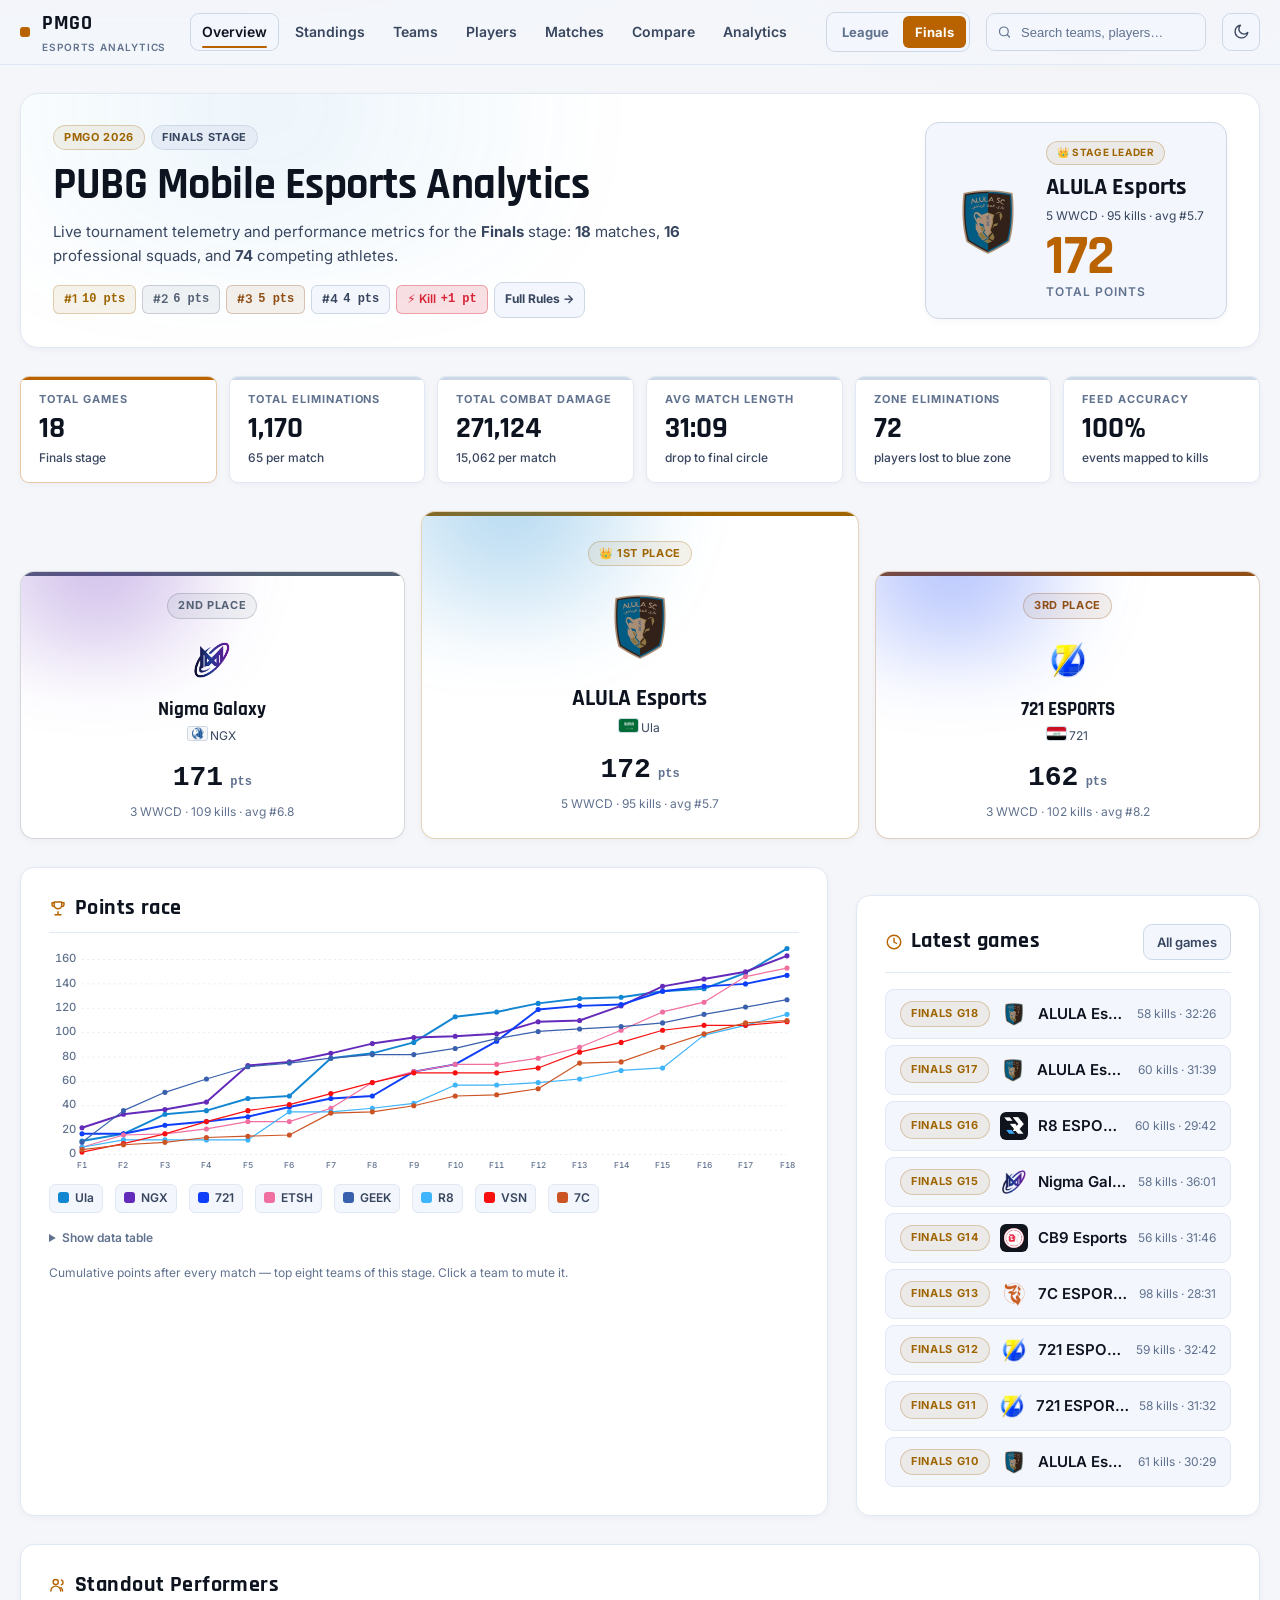
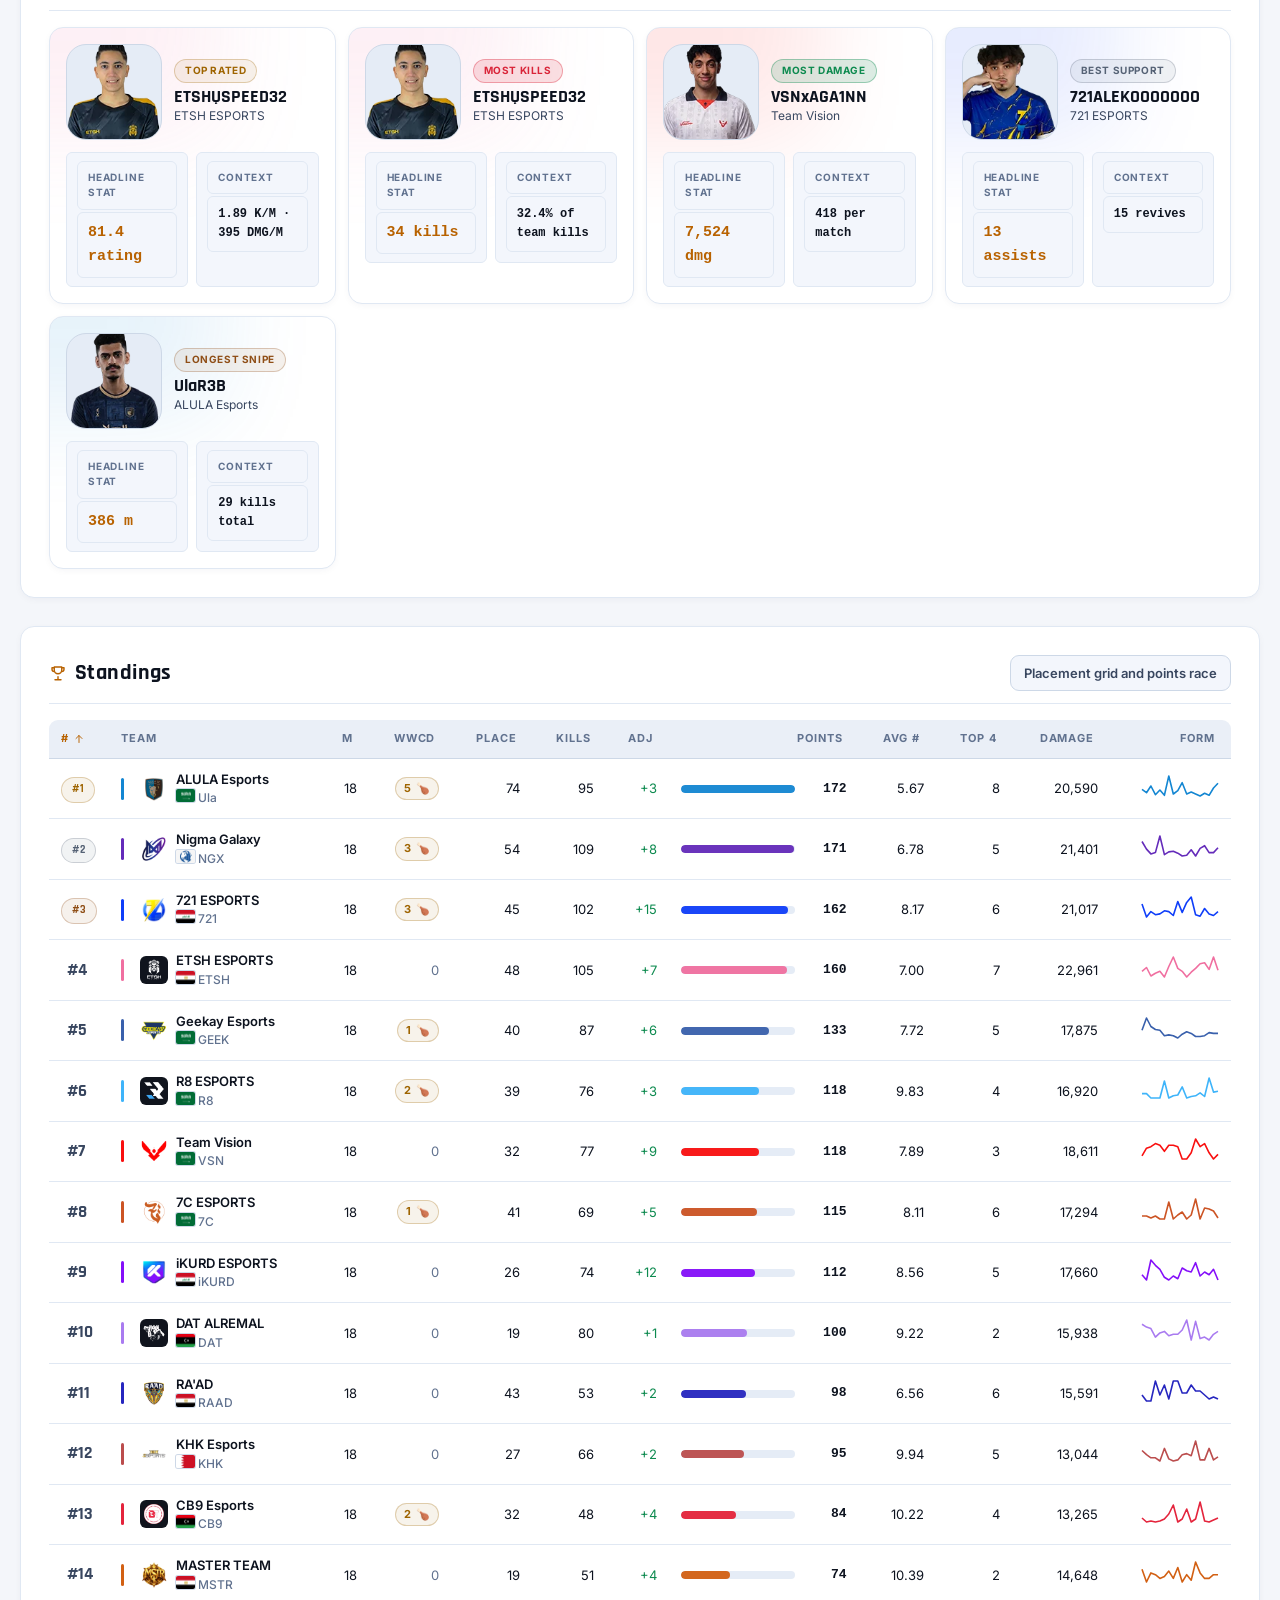
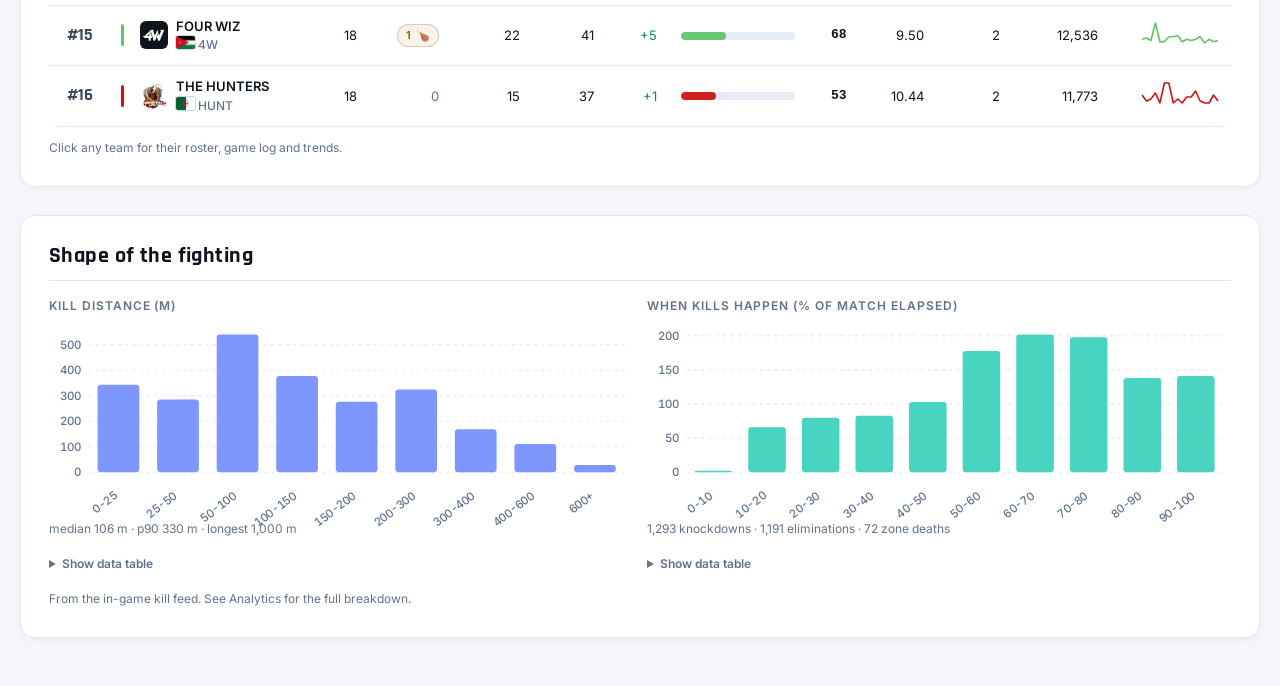
==== commit da55cc43: "feat: add overview dashboard view and update asset cache versions" ====
--- a/index.html
+++ b/index.html
@@ -23,7 +23,7 @@
 <link rel="preconnect" href="https://fonts.googleapis.com">
 <link rel="preconnect" href="https://fonts.gstatic.com" crossorigin>
 <link href="https://fonts.googleapis.com/css2?family=Inter:wght@400;500;600;700;800&family=Rajdhani:wght@500;600;700;800&display=swap" rel="stylesheet">
-<link rel="stylesheet" href="assets/css/app.css?v=11">
+<link rel="stylesheet" href="assets/css/app.css?v=12">
 <link rel="icon" href="data:image/svg+xml,%3Csvg xmlns='http://www.w3.org/2000/svg' viewBox='0 0 32 32'%3E%3Crect width='32' height='32' rx='7' fill='%230b0e14'/%3E%3Crect x='7' y='16' width='4' height='9' rx='1.5' fill='%23ffb02e'/%3E%3Crect x='14' y='11' width='4' height='14' rx='1.5' fill='%2335d0ba'/%3E%3Crect x='21' y='6' width='4' height='19' rx='1.5' fill='%236f8cff'/%3E%3C/svg%3E">
 </head>
 <body>
@@ -55,6 +55,6 @@
 
 <div class="tooltip" id="tooltip" role="status" aria-live="polite"></div>
 
-<script type="module" src="assets/js/main.js?v=11"></script>
+<script type="module" src="assets/js/main.js?v=12"></script>
 </body>
 </html>
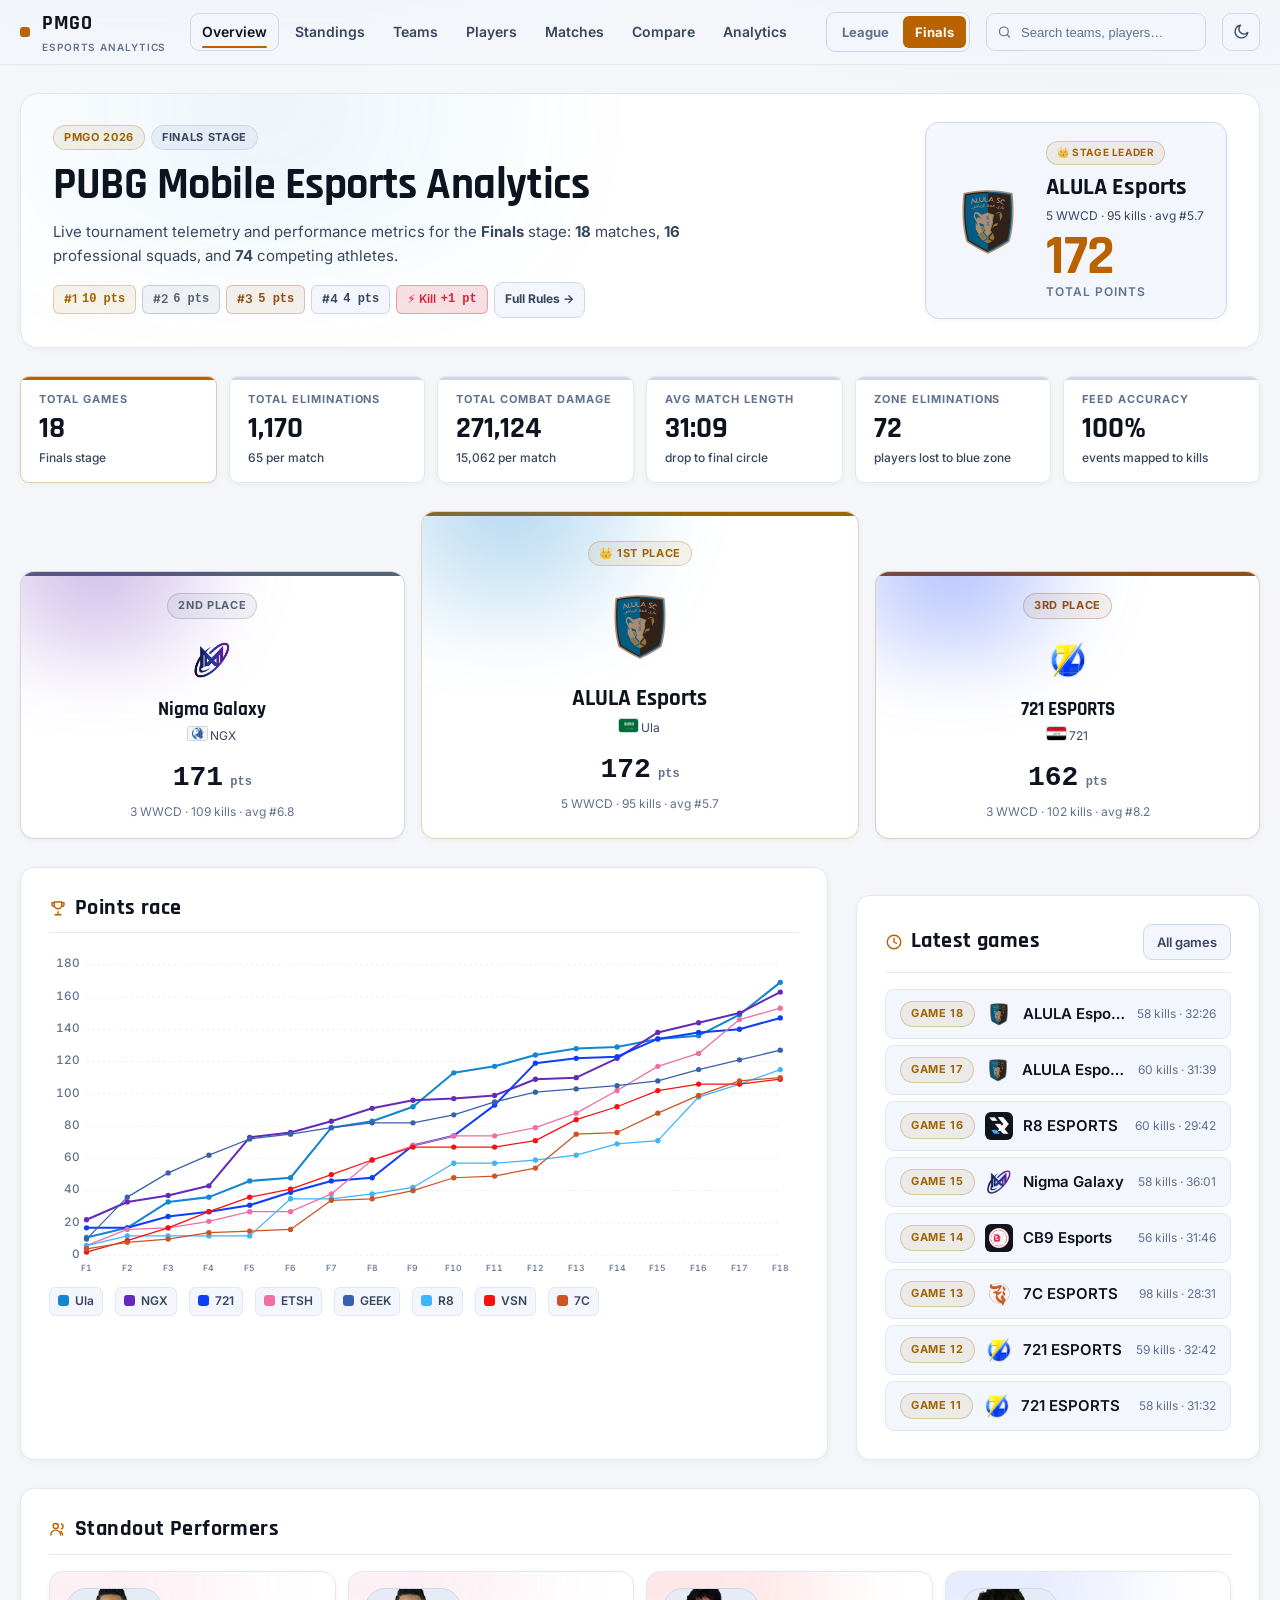
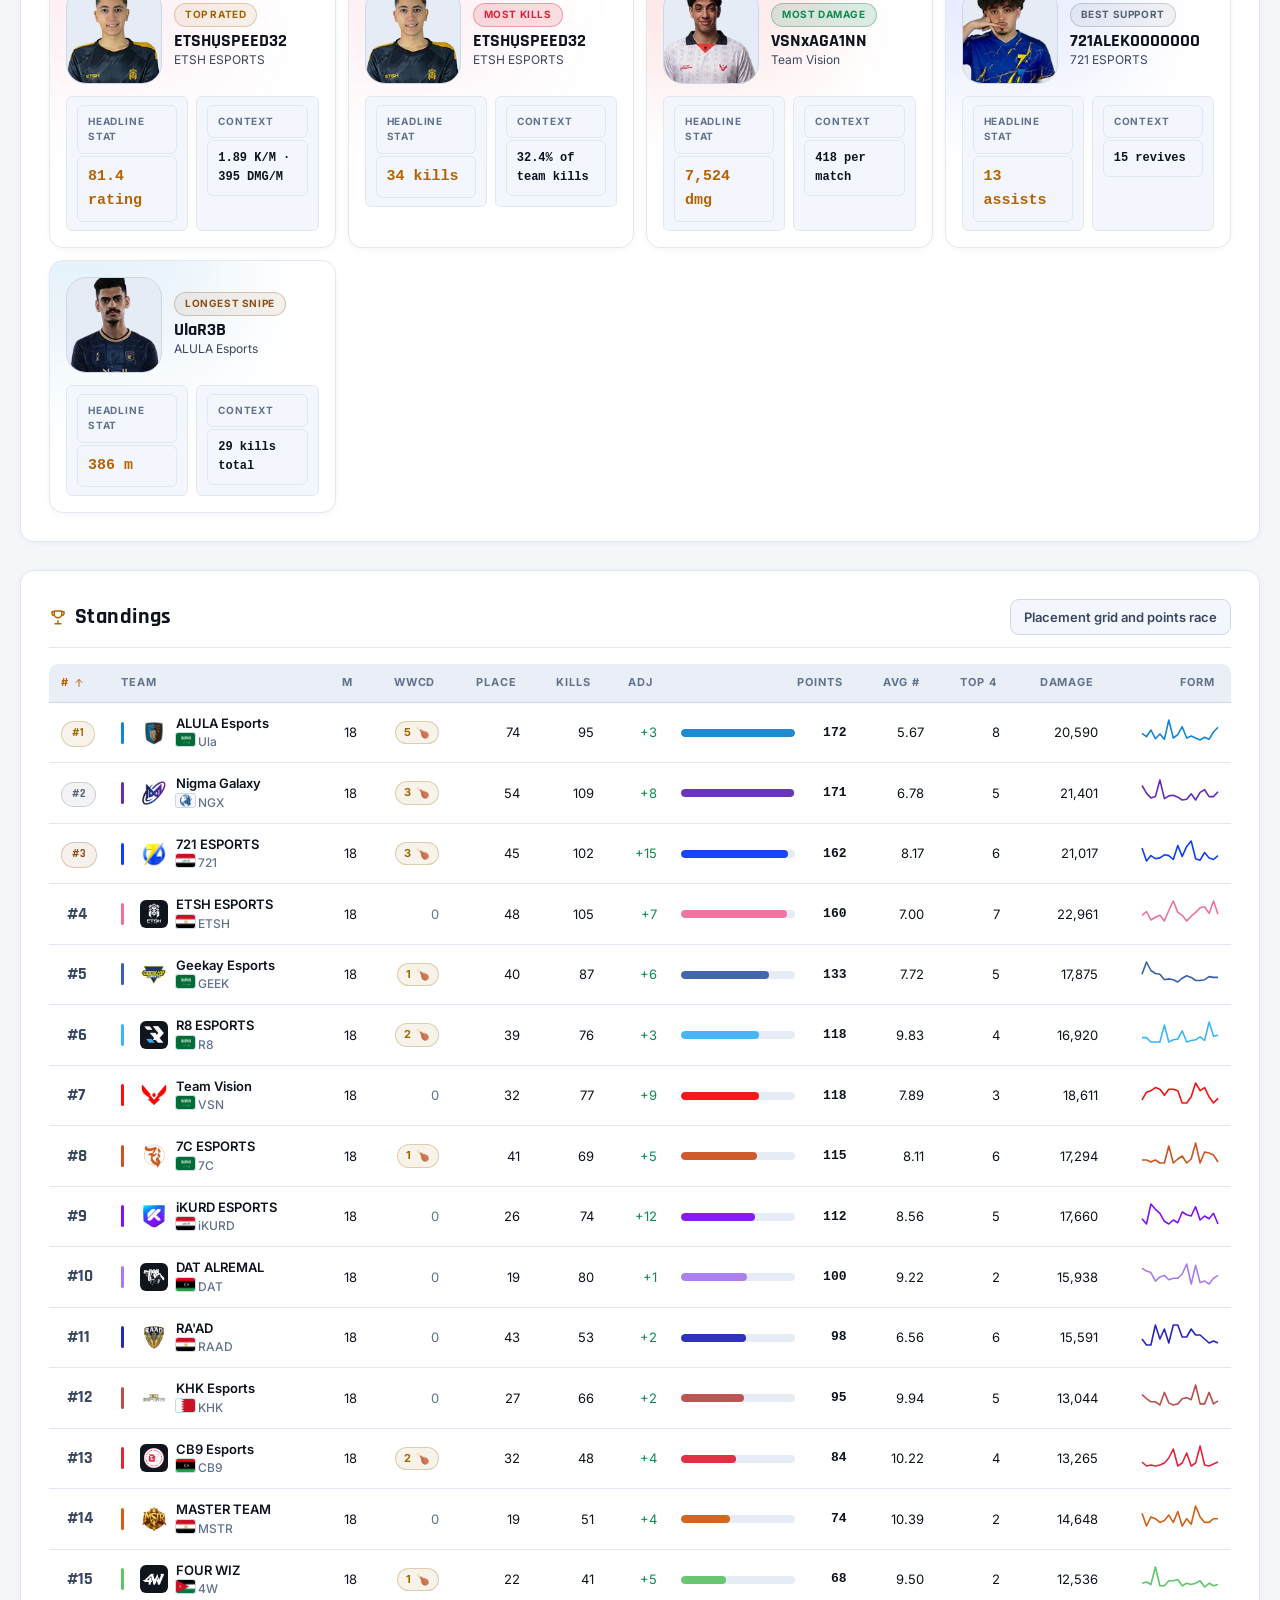
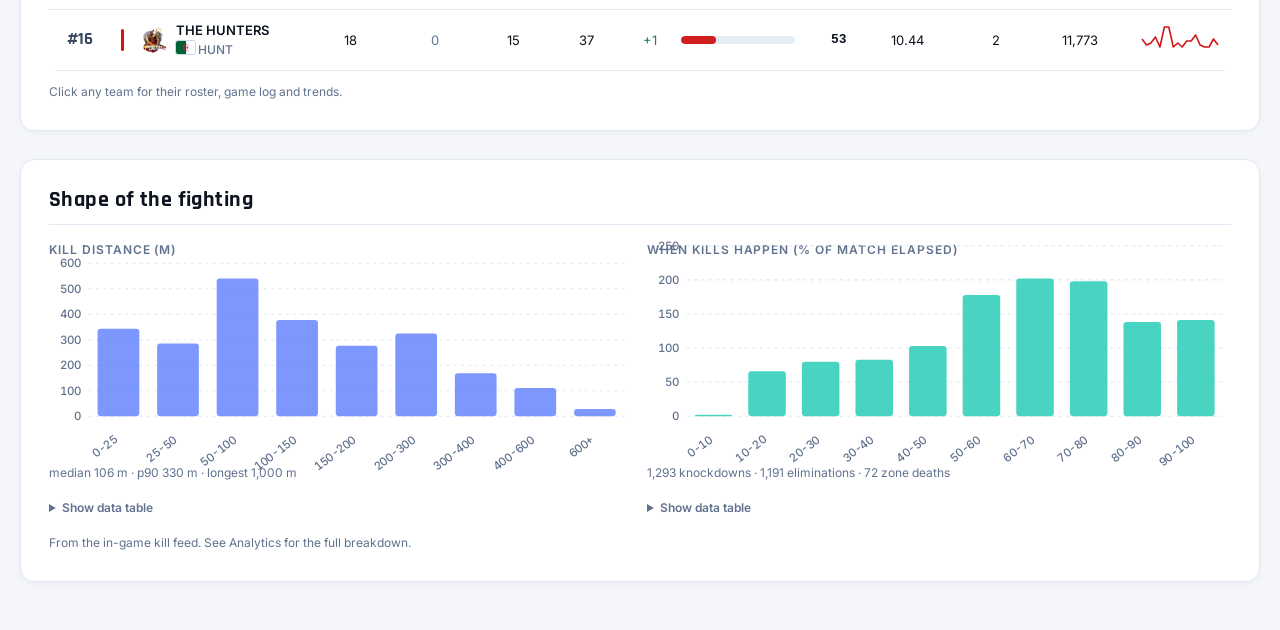
==== commit 0c9a1c19: "feat: implement UI design system, base layout, and modular chart/view components" ====
--- a/index.html
+++ b/index.html
@@ -23,7 +23,7 @@
 <link rel="preconnect" href="https://fonts.googleapis.com">
 <link rel="preconnect" href="https://fonts.gstatic.com" crossorigin>
 <link href="https://fonts.googleapis.com/css2?family=Inter:wght@400;500;600;700;800&family=Rajdhani:wght@500;600;700;800&display=swap" rel="stylesheet">
-<link rel="stylesheet" href="assets/css/app.css?v=12">
+<link rel="stylesheet" href="assets/css/app.css?v=18">
 <link rel="icon" href="data:image/svg+xml,%3Csvg xmlns='http://www.w3.org/2000/svg' viewBox='0 0 32 32'%3E%3Crect width='32' height='32' rx='7' fill='%230b0e14'/%3E%3Crect x='7' y='16' width='4' height='9' rx='1.5' fill='%23ffb02e'/%3E%3Crect x='14' y='11' width='4' height='14' rx='1.5' fill='%2335d0ba'/%3E%3Crect x='21' y='6' width='4' height='19' rx='1.5' fill='%236f8cff'/%3E%3C/svg%3E">
 </head>
 <body>
@@ -55,6 +55,6 @@
 
 <div class="tooltip" id="tooltip" role="status" aria-live="polite"></div>
 
-<script type="module" src="assets/js/main.js?v=12"></script>
+<script type="module" src="assets/js/main.js?v=18"></script>
 </body>
 </html>
--- a/assets/css/app.css
+++ b/assets/css/app.css
@@ -484,9 +484,10 @@
   background: var(--panel-2); border: 1px solid var(--line);
   padding: 4px 10px; border-radius: var(--radius-xs);
   font-size: 12px; font-weight: 600; color: var(--text-2);
-  transition: border-color .12s var(--ease);
-}
-.rule-chip:hover { border-color: var(--text-3); }
+  user-select: none;
+  pointer-events: none;
+  cursor: default;
+}
 .rule-chip .pts { font-family: var(--mono); font-weight: 700; }
 .rule-chip.r1 {
   background: var(--gold-bg); border-color: var(--gold-border); color: var(--gold);
@@ -908,9 +909,12 @@
   aspect-ratio: 1.45; border-radius: 4px; display: flex; align-items: center;
   justify-content: center; font-size: 11px; font-family: var(--mono);
   font-weight: 700; color: var(--text);
-  transition: transform .12s var(--ease);
-}
-.heat .cell:hover { transform: scale(1.1); z-index: 5; }
+  transition: opacity .12s var(--ease), box-shadow .12s var(--ease);
+}
+.heat .cell:hover {
+  box-shadow: inset 0 0 0 1.5px rgba(255,255,255,.3);
+  opacity: .95;
+}
 
 /* Game Strip */
 .game-strip {
